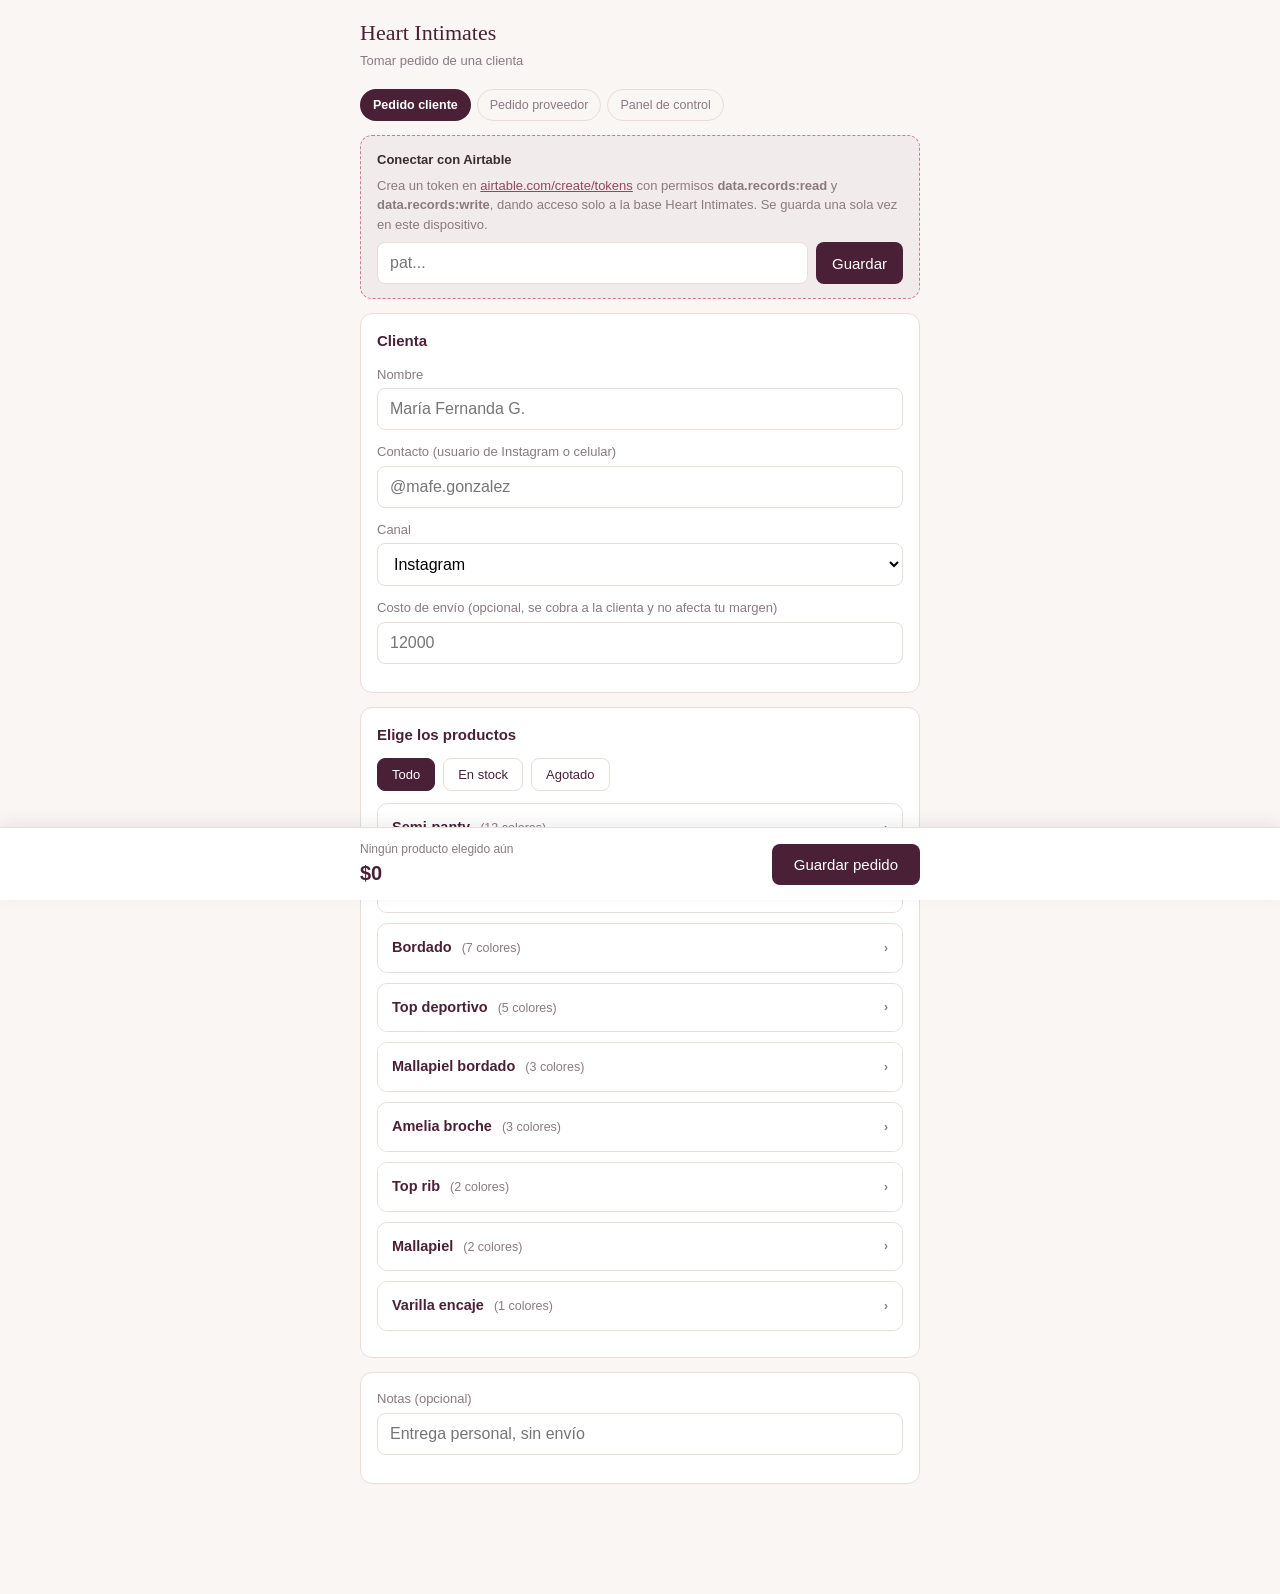
==== index.html @ f3eb15fe "Add files via upload" ====
<!DOCTYPE html>
<html lang="es">
<head>
<meta charset="UTF-8">
<meta name="viewport" content="width=device-width, initial-scale=1">
<title>Heart Intimates — Tomar pedido</title>
<style>
  :root{
    --bg:#FAF6F4; --card:#FFF; --line:#E8DDD9; --plum:#4A2036;
    --rose:#C97C8C; --rose-dk:#8C4A5C; --txt:#3A2C32; --mut:#8A7A80;
    --ok:#4F7A5A; --okbg:#E4EFE6; --err:#B5504A; --errbg:#F7E4E2;
  }
  *{box-sizing:border-box}
  body{font-family:-apple-system,"Segoe UI",Roboto,sans-serif;background:var(--bg);
       color:var(--txt);margin:0;padding:16px 16px 96px;line-height:1.5;font-size:16px}
  .wrap{max-width:560px;margin:0 auto}
  h1{font-family:Georgia,serif;color:var(--plum);font-size:22px;margin:0 0 2px;font-weight:400}
  .sub{color:var(--mut);font-size:13px;margin:0 0 18px}
  .card{background:var(--card);border:1px solid var(--line);border-radius:12px;
        padding:16px;margin-bottom:14px}
  label{font-size:13px;color:var(--mut);display:block;margin-bottom:4px}
  input,select{width:100%;padding:11px 12px;border:1px solid var(--line);
               border-radius:8px;font-size:16px;background:#fff;margin-bottom:12px}
  input:focus,select:focus{outline:none;border-color:var(--rose)}
  button{background:var(--plum);color:#fff;border:none;padding:13px 18px;
         border-radius:8px;font-size:15px;cursor:pointer;width:100%}
  button:hover{background:var(--rose-dk)}
  button:disabled{background:#C4B8BC;cursor:not-allowed}
  button.alt{background:transparent;color:var(--plum);border:1px solid var(--line)}
  button.alt:hover{background:#F7EDEF}
  button.alt.on{background:var(--plum);color:#fff;border-color:var(--plum)}
  .filtros{display:flex;gap:8px;margin-bottom:12px}
  .filtros button{width:auto;padding:8px 14px;font-size:13px}
  .stock-badge{font-size:11px;padding:2px 7px;border-radius:20px;font-weight:600;white-space:nowrap}
  .stock-badge.ok{background:#E4EFE6;color:#4F7A5A}
  .stock-badge.bajo{background:#FBEFD6;color:#8A5A0E}
  .stock-badge.agotado{background:#F7E4E2;color:#B5504A}
  .precio-edit{width:78px;flex-shrink:0;padding:7px 6px;text-align:right;
               font-size:13.5px;font-weight:600;color:var(--plum);
               border:1px solid var(--line);border-radius:6px;margin:0}
  .precio-edit.editado{border-color:var(--rose);background:#FBF3F0}
  .info{display:flex;align-items:center;gap:8px;flex-wrap:wrap}
  h2{font-size:15px;font-weight:600;color:var(--plum);margin:0 0 12px}

  .msg{padding:12px;border-radius:8px;font-size:14px;margin-bottom:12px;display:none}
  .msg.ok{background:var(--okbg);color:var(--ok);display:block}
  .msg.err{background:var(--errbg);color:var(--err);display:block}

  .config{background:#F1EBEC;border:1px dashed var(--rose);border-radius:12px;
          padding:14px 16px;margin-bottom:14px;font-size:13px;color:var(--txt)}
  .config a{color:var(--rose-dk)}
  .config-row{display:flex;gap:8px;margin-top:8px}
  .config-row input{margin-bottom:0}
  .config-row button{width:auto;padding:11px 16px}
  .badge-ok{display:inline-block;background:var(--okbg);color:var(--ok);
            font-size:12px;padding:3px 9px;border-radius:20px;margin-left:6px}

  /* Secciones colapsables por tipo de producto */
  .set{border:1px solid var(--line);border-radius:10px;margin-bottom:10px;overflow:hidden}
  .set summary{list-style:none;cursor:pointer;padding:13px 14px;
               display:flex;justify-content:space-between;align-items:center;
               font-weight:600;color:var(--plum);font-size:14.5px;background:#fff}
  .set summary::-webkit-details-marker{display:none}
  .set summary .chev{transition:transform .15s;color:var(--mut);font-size:12px}
  .set[open] summary .chev{transform:rotate(90deg)}
  .set summary .count{font-weight:400;color:var(--mut);font-size:12.5px;margin-left:6px}
  .filas{padding:4px 12px 10px;background:#FEFCFB}

  .fila{display:grid;grid-template-columns:52px 1fr 68px;gap:10px;
        align-items:center;padding:9px 0;border-top:1px solid var(--line)}
  .fila:first-child{border-top:none}
  .fila.activa{background:#FBF3F0;margin:0 -12px;padding:9px 12px;border-radius:8px}
  .thumb{width:52px;height:68px;object-fit:cover;border-radius:6px;
         border:1px solid var(--line);background:#F1EBEC;cursor:zoom-in;display:block}
  .thumb-off{width:52px;height:68px;border-radius:6px;border:1px dashed var(--line);
             background:#F7F1F2;display:flex;align-items:center;justify-content:center;
             font-size:9px;color:var(--mut);text-align:center;padding:2px}
  .info b{display:block;font-size:14px;color:var(--txt);font-weight:500}
  .info span{font-size:13px;color:var(--rose-dk);font-weight:600}
  .cant{width:100%;padding:8px 6px;text-align:center;font-size:15px;
        border:1px solid var(--line);border-radius:6px;margin-bottom:0}
  .cant.con-valor{border-color:var(--rose);background:#FBF3F0;font-weight:600}

  .lupa{position:fixed;inset:0;background:rgba(58,44,50,.88);display:none;
        align-items:center;justify-content:center;z-index:99;padding:16px}
  .lupa img{max-width:100%;max-height:86vh;border-radius:10px}

  /* Barra de total fija abajo, siempre visible mientras se navega el catalogo */
  .barra{position:fixed;left:0;right:0;bottom:0;background:#fff;
         border-top:1px solid var(--line);padding:12px 16px;
         box-shadow:0 -4px 14px rgba(58,44,50,.08);z-index:50}
  .barra-inner{max-width:560px;margin:0 auto;display:flex;align-items:center;gap:12px}
  .barra-tot{flex:1}
  .barra-tot small{display:block;color:var(--mut);font-size:12px}
  .barra-tot b{font-size:20px;color:var(--plum)}
  .barra button{width:auto;padding:12px 22px;white-space:nowrap}
  .nav{display:flex;gap:6px;margin-bottom:14px;flex-wrap:wrap}
  .nav a{font-size:12.5px;padding:6px 12px;border-radius:20px;text-decoration:none;
         border:1px solid var(--line);color:var(--mut)}
  .nav a.activo{background:var(--dark,var(--plum));color:#fff;border-color:transparent;font-weight:600}
</style>
</head>
<body>
<div class="wrap">

<h1>Heart Intimates</h1>
<p class="sub">Tomar pedido de una clienta</p>
<div class="nav"><a href="index.html" class="activo">Pedido cliente</a><a href="pedido-proveedor.html">Pedido proveedor</a><a href="dashboard.html">Panel de control</a></div>

<div id="msg" class="msg"></div>

<!-- Conexion con Airtable: se guarda una sola vez en este celular/computador -->
<div id="config" class="config">
  <b>Conectar con Airtable</b> <span id="badge-conexion"></span>
  <p style="margin:6px 0 0;color:var(--mut)">
    Crea un token en
    <a href="https://airtable.com/create/tokens" target="_blank">airtable.com/create/tokens</a>
    con permisos <b>data.records:read</b> y <b>data.records:write</b>,
    dando acceso solo a la base Heart Intimates. Se guarda una sola vez en este dispositivo.
  </p>
  <div class="config-row">
    <input id="token" type="password" placeholder="pat...">
    <button onclick="guardarToken()">Guardar</button>
  </div>
</div>

<!-- Datos de la clienta -->
<div class="card">
  <h2>Clienta</h2>
  <label>Nombre</label>
  <input id="cliente" placeholder="María Fernanda G.">
  <label>Contacto (usuario de Instagram o celular)</label>
  <input id="contacto" placeholder="@mafe.gonzalez">
  <label>Canal</label>
  <select id="canal">
    <option>Instagram</option>
    <option>WhatsApp</option>
    <option>Mercado Libre</option>
    <option>Otro</option>
  </select>
  <label>Costo de envío (opcional, se cobra a la clienta y no afecta tu margen)</label>
  <input id="envio" type="number" placeholder="12000">
</div>

<!-- Catalogo agrupado por tipo de producto, cada uno colapsable -->
<div class="card">
  <h2>Elige los productos</h2>
  <div class="filtros">
    <button class="alt on" id="f-todo" onclick="filtrarStock('todo')">Todo</button>
    <button class="alt" id="f-stock" onclick="filtrarStock('stock')">En stock</button>
    <button class="alt" id="f-agotado" onclick="filtrarStock('agotado')">Agotado</button>
  </div>
  <div id="sets"></div>
</div>

<div class="card">
  <label>Notas (opcional)</label>
  <input id="notas" placeholder="Entrega personal, sin envío">
</div>

</div>

<!-- Barra fija con el total y el boton de guardar, siempre visible -->
<div class="barra">
  <div class="barra-inner">
    <div class="barra-tot">
      <small id="resumen-cant">0 productos</small>
      <b id="total">$0</b>
    </div>
    <button id="guardar" onclick="guardar()">Guardar pedido</button>
  </div>
</div>

<div id="lupa" class="lupa" onclick="this.style.display='none'">
  <img src="" alt="Foto del conjunto">
</div>

<script>
const CAT = [
  {id:"recCw44CmqoEER7BQ", t:"Semi-panty · Negro", p:26000, img:"[data-uri]"},
  {id:"reczbfrQMexacQ9yi", t:"Semi-panty · Negro encaje", p:26000, img:"[data-uri]"},
  {id:"recLMOJQU6Spnw2Yi", t:"Semi-panty · Rojo", p:26000, img:"[data-uri]"},
  {id:"recZYtMCHWE0w0hYp", t:"Semi-panty · Blanco", p:26000, img:"[data-uri]"},
  {id:"rec0oOBrWMAWW4f5k", t:"Semi-panty · Crema", p:26000, img:"[data-uri]"},
  {id:"reccR7vCIMesZYl9O", t:"Semi-panty · Rosa", p:26000, img:"[data-uri]"},
  {id:"recUP6pVzjZb3RSbc", t:"Semi-panty · Palo rosa", p:26000, img:"[data-uri]"},
  {id:"recm6nJQdxkoiVnRY", t:"Semi-panty · Rosa orquídea", p:26000, img:"[data-uri]"},
  {id:"recqjOXrFxBKHnANx", t:"Semi-panty · Lila", p:26000, img:"[data-uri]"},
  {id:"rec2fl5kVbaL7UYI9", t:"Semi-panty · Morado", p:26000, img:"[data-uri]"},
  {id:"recgs7fyFQupqy2b0", t:"Semi-panty · Azul claro", p:26000, img:"[data-uri]"},
  {id:"rec12EX5I13AsYXVL", t:"Semi-panty · Amarillo", p:26000, img:"[data-uri]"},
  {id:"recRSVfzfwU9xSsyf", t:"Semi-panty · Verde esmeralda", p:26000, img:"[data-uri]"},

  {id:"recrU1ItUjUxMDQgm", t:"Panty-hebilla · Negro", p:26000, img:"[data-uri]"},
  {id:"recz8A7dv4ileQT0h", t:"Panty-hebilla · Rojo", p:26000, img:"[data-uri]"},
  {id:"recfH0HpyLfTMGKBh", t:"Panty-hebilla · Vino tinto", p:26000, img:"[data-uri]"},
  {id:"recLcFsc8WvJm2vV1", t:"Panty-hebilla · Blanco", p:26000, img:"[data-uri]"},
  {id:"recTPypnNJPklk8gx", t:"Panty-hebilla · Crema", p:26000, img:"[data-uri]"},
  {id:"recP43aMGlXcZtHQb", t:"Panty-hebilla · Hueso", p:26000, img:"[data-uri]"},
  {id:"recZKgN3ohUziE9C5", t:"Panty-hebilla · Rosa", p:26000, img:"[data-uri]"},
  {id:"rec6PbxoKmQNAgpWt", t:"Panty-hebilla · Lila", p:26000, img:"[data-uri]"},

  {id:"recdrFhoBy9EU7ptv", t:"Bordado · Negro", p:30000, img:"[data-uri]"},
  {id:"recQkxlluX5ReHZxo", t:"Bordado · Rojo", p:30000, img:"[data-uri]"},
  {id:"rec7TujHwgVZRqrvN", t:"Bordado · Carmesí", p:30000, img:"[data-uri]"},
  {id:"rec9GNnwi43dPMov2", t:"Bordado · Verde", p:30000, img:"[data-uri]"},
  {id:"rechxFe2gUZTHcgYw", t:"Bordado · Celeste", p:30000, img:"[data-uri]"},
  {id:"recn97uMdMzCKWqaW", t:"Bordado · Rosa", p:30000, img:"[data-uri]"},
  {id:"recipJtw6rFwKkQxU", t:"Bordado · Blanco y rosa", p:30000, img:"[data-uri]"},

  {id:"recM3CTENOUoApPly", t:"Top deportivo · Negro", p:32000, img:"[data-uri]"},
  {id:"recAdUC19FMSJYW8k", t:"Top deportivo · Azul claro", p:32000, img:"[data-uri]"},
  {id:"recDYdQjT8TnWyPPm", t:"Top deportivo · Verde claro", p:32000, img:"[data-uri]"},
  {id:"recKst9dPWgMpDvfr", t:"Top deportivo · Blanco", p:32000, img:"[data-uri]"},
  {id:"recpAbtBMREdIlKzs", t:"Top deportivo · Gris", p:32000, img:"[data-uri]"},

  {id:"recX1EqVnP025SUv8", t:"Mallapiel bordado · Negro", p:28000, img:"[data-uri]"},
  {id:"recIGyF4W0c8tEEx4", t:"Mallapiel bordado · Rojo", p:28000, img:"[data-uri]"},
  {id:"rec1DSXm7RoYTMwua", t:"Mallapiel bordado · Rosa", p:28000, img:"[data-uri]"},

  {id:"reciF1si03ErApZ43", t:"Amelia broche · Negro", p:26000, img:"[data-uri]"},
  {id:"recC4GKM860tAdKTE", t:"Amelia broche · Blanco", p:26000, img:"[data-uri]"},
  {id:"recfUdkF4XNq4KB5k", t:"Amelia broche · Hueso", p:26000, img:"[data-uri]"},

  {id:"recKKTp8KfJsD4ns1", t:"Top rib · Rojo", p:30000, img:"[data-uri]"},
  {id:"recdciTc1taBdBoqw", t:"Top rib · Azul cielo", p:30000, img:"[data-uri]"},

  {id:"recrf2nfGOdfMnoSA", t:"Mallapiel · Negro", p:28000, img:"[data-uri]"},
  {id:"recIBZWlVUcF5ZiVA", t:"Mallapiel · Rojo", p:28000, img:"[data-uri]"},

  {id:"recKXcxU3voJO2Kij", t:"Varilla encaje · Rosa", p:32000, img:"[data-uri]"}
];
/*
  CONEXION DIRECTA CON AIRTABLE
  Esta app no depende de Claude para guardar. Habla directo con la API
  de Airtable usando un token personal que cada quien crea gratis en su
  cuenta y guarda una sola vez en su celular o computador (queda en este
  dispositivo, en localStorage, nunca se envia a ningun otro lado).
*/
const BASE_ID = "appBVPFSRXvHnoS96";
const TABLA_PEDIDOS = "tblZyQ9HNNQIRsimF";
const TABLA_DETALLE = "tblOrV8Cva3DDxb09";

function getToken(){ return localStorage.getItem('airtable_token') || ''; }

function guardarToken(){
  const t = document.getElementById('token').value.trim();
  if(!t.startsWith('pat')){ aviso('El token debe empezar con "pat".','err'); return; }
  localStorage.setItem('airtable_token', t);
  document.getElementById('token').value = '';
  actualizarBadge();
  aviso('Token guardado en este dispositivo.','ok');
  cargarStock();
}

function actualizarBadge(){
  const b = document.getElementById('badge-conexion');
  const cfg = document.getElementById('config');
  if(getToken()){
    b.textContent = 'Conectado';
    b.className = 'badge-ok';
    cfg.style.display = 'none';
  } else {
    b.textContent = '';
    cfg.style.display = 'block';
  }
}

async function airtable(metodo, tabla, cuerpo, query){
  const url = `https://api.airtable.com/v0/${BASE_ID}/${tabla}${query||''}`;
  const r = await fetch(url, {
    method: metodo,
    headers: {
      'Authorization': 'Bearer ' + getToken(),
      'Content-Type': 'application/json'
    },
    body: cuerpo ? JSON.stringify(cuerpo) : undefined
  });
  if(!r.ok){
    const err = await r.json().catch(()=>({}));
    throw new Error(err.error?.message || ('Error ' + r.status));
  }
  return r.json();
}

async function siguienteNumeroPedido(){
  const q = '?maxRecords=1&sort%5B0%5D%5Bfield%5D=Numero%20de%20pedido&sort%5B0%5D%5Bdirection%5D=desc';
  const data = await airtable('GET', TABLA_PEDIDOS, null, q);
  const ultimo = data.records[0]?.fields?.['Numero de pedido'];
  const n = ultimo ? parseInt(ultimo.split('-').pop()) + 1 : 1;
  return 'V-2026-' + String(n).padStart(3,'0');
}

function aviso(txt, tipo){
  const m = document.getElementById('msg');
  m.textContent = txt;
  m.className = 'msg ' + tipo;
  window.scrollTo(0,0);
}

/*
  CATALOGO COLAPSABLE POR TIPO
  Se agrupa el arreglo CAT (que ya trae id, titulo "Tipo · Color", precio
  y foto incrustada) segun la parte antes del "·". Cada grupo se muestra
  como una seccion <details> que abre y cierra al tocarla.
*/
function agruparPorTipo(){
  const grupos = {};
  CAT.forEach(v => {
    const [tipo, color] = v.t.split('·').map(s => s.trim());
    (grupos[tipo] ||= []).push({ ...v, color });
  });
  return grupos;
}

/*
  STOCK EN VIVO
  Se lee de Airtable para mostrar disponibilidad junto a cada producto,
  y para poder filtrar entre lo que hay y lo que esta agotado.
*/
const TABLA_VARIANTES = "tblmmlhQOKmrLh44m";
let STOCK = {};
let filtroStock = 'todo';

async function cargarStock(){
  if(!getToken()) return;
  try{
    let registros = [], offset = '';
    do {
      const q = '?pageSize=100&fields%5B%5D=Stock%20disponible&fields%5B%5D=Alerta%20stock%20bajo' +
        (offset ? '&offset=' + offset : '');
      const data = await airtable('GET', TABLA_VARIANTES, null, q);
      registros = registros.concat(data.records);
      offset = data.offset || '';
    } while(offset);
    STOCK = {};
    registros.forEach(r => {
      STOCK[r.id] = {
        disponible: r.fields['Stock disponible'] ?? 0,
        alerta: r.fields['Alerta stock bajo'] ?? 0
      };
    });
    renderCatalogo();
  } catch(e){
    aviso('No se pudo leer el stock: ' + e.message, 'err');
  }
}

function filtrarStock(f){
  filtroStock = f;
  ['todo','stock','agotado'].forEach(x =>
    document.getElementById('f-'+x).classList.toggle('on', x===f));
  renderCatalogo();
}

function renderCatalogo(){
  const grupos = agruparPorTipo();
  const cont = document.getElementById('sets');
  const abiertos = new Set([...document.querySelectorAll('.set[open]')].map(d => d.dataset.tipo));
  cont.innerHTML = '';

  Object.entries(grupos).forEach(([tipo, variantesTodas]) => {
    // Aplica el filtro de disponibilidad, si esta activo
    const variantes = variantesTodas.filter(v => {
      if(filtroStock === 'todo') return true;
      const s = STOCK[v.id];
      const disponible = s ? s.disponible > 0 : true; // sin datos = se asume disponible
      return filtroStock === 'stock' ? disponible : !disponible;
    });
    if(!variantes.length) return;

    const det = document.createElement('details');
    det.className = 'set';
    det.dataset.tipo = tipo;
    if(abiertos.has(tipo)) det.open = true;

    const sum = document.createElement('summary');
    sum.innerHTML = `<span>${tipo} <span class="count">(${variantes.length} colores)</span></span><span class="chev">›</span>`;
    det.appendChild(sum);

    const filas = document.createElement('div');
    filas.className = 'filas';

    variantes.forEach(v => {
      const s = STOCK[v.id];
      let badge = '';
      if(s){
        const clase = s.disponible <= 0 ? 'agotado' : (s.disponible <= s.alerta ? 'bajo' : 'ok');
        const texto = s.disponible <= 0 ? 'Agotado' : `${s.disponible} disp.`;
        badge = `<span class="stock-badge ${clase}">${texto}</span>`;
      }
      const fila = document.createElement('div');
      fila.className = 'fila';
      fila.dataset.id = v.id;
      fila.dataset.precioSugerido = v.p;
      fila.innerHTML =
        `<img class="thumb" src="${v.img}" alt="" onclick="event.stopPropagation();ampliar('${v.img}')" onerror="this.outerHTML='<div class=&quot;thumb-off&quot;>sin foto</div>'">` +
        `<div class="info"><b>${v.color}</b>` +
        `<input class="precio-edit" type="number" min="0" value="${v.p}" title="Precio sugerido: $${v.p.toLocaleString('es-CO')}. Editable para descuentos o campañas." onchange="marcarPrecioEditado(this);recalcular()">` +
        badge + `</div>` +
        `<input class="cant" type="number" min="0" placeholder="0" value="" onchange="recalcular()">`;
      filas.appendChild(fila);
    });

    det.appendChild(filas);
    cont.appendChild(det);
  });

  if(!cont.children.length){
    cont.innerHTML = '<p style="color:var(--text-muted,#8A7A80);font-size:14px;text-align:center;padding:20px">Nada que mostrar con este filtro.</p>';
  }
}

function ampliar(src){
  const l = document.getElementById('lupa');
  l.querySelector('img').src = src;
  l.style.display = 'flex';
}

// Resalta en rosado el precio cuando difiere del sugerido, para que quede claro que hubo descuento o ajuste
function marcarPrecioEditado(input){
  const fila = input.closest('.fila');
  const sugerido = parseInt(fila.dataset.precioSugerido);
  input.classList.toggle('editado', parseInt(input.value) !== sugerido);
}

// Recalcula el total general y resalta las filas que ya tienen cantidad
function recalcular(){
  let total = 0, items = 0;
  document.querySelectorAll('.fila').forEach(f => {
    const input = f.querySelector('.cant');
    const c = parseInt(input.value) || 0;
    const p = parseInt(f.querySelector('.precio-edit').value) || 0;
    if(c > 0){
      total += c * p;
      items += c;
      f.classList.add('activa');
      input.classList.add('con-valor');
    } else {
      f.classList.remove('activa');
      input.classList.remove('con-valor');
    }
  });
  const envio = parseInt(document.getElementById('envio').value) || 0;
  document.getElementById('total').textContent = '$' + (total + envio).toLocaleString('es-CO');
  document.getElementById('resumen-cant').textContent =
    items === 0 ? 'Ningún producto elegido aún' : `${items} producto${items===1?'':'s'} elegido${items===1?'':'s'}`;
}

// Crea el pedido y todas sus lineas directo en Airtable
async function guardar(){
  if(!getToken()){ aviso('Conecta tu token de Airtable arriba antes de guardar.','err'); return; }

  const cliente = document.getElementById('cliente').value.trim();
  if(!cliente){ aviso('Escribe el nombre de la clienta.','err'); return; }

  const items = [];
  document.querySelectorAll('.fila').forEach(f => {
    const c = parseInt(f.querySelector('.cant').value) || 0;
    if(c > 0){
      const nombre = f.querySelector('.info b').textContent;
      const precio = parseInt(f.querySelector('.precio-edit').value) || 0;
      items.push({ varianteId: f.dataset.id, nombre, cantidad: c, precio });
    }
  });
  if(!items.length){ aviso('Elige al menos un producto.','err'); return; }

  const btn = document.getElementById('guardar');
  btn.disabled = true;
  btn.textContent = 'Guardando...';

  try{
    const numero = await siguienteNumeroPedido();

    const pedido = await airtable('POST', TABLA_PEDIDOS, {
      records: [{ fields: {
        'Numero de pedido': numero,
        'Cliente': cliente,
        'Contacto': document.getElementById('contacto').value.trim(),
        'Canal': document.getElementById('canal').value,
        'Estado': 'Nuevo',
        'Fecha': new Date().toISOString().slice(0,10),
        'Costo de envio': parseInt(document.getElementById('envio').value) || 0,
        'Notas': document.getElementById('notas').value.trim()
      }}]
    });
    const pedidoId = pedido.records[0].id;

    await airtable('POST', TABLA_DETALLE, {
      records: items.map((it, i) => ({ fields: {
        'Linea': `${numero}-L${i+1} ${it.nombre}`,
        'Cantidad': it.cantidad,
        'Precio unitario': it.precio,
        'Pedido': [pedidoId],
        'Variante': [it.varianteId]
      }}))
    });

    aviso('Pedido ' + numero + ' guardado en Airtable.', 'ok');
    ['cliente','contacto','envio','notas'].forEach(i=>document.getElementById(i).value='');
    document.querySelectorAll('.cant').forEach(i=>i.value='');
    document.querySelectorAll('.set').forEach(d=>d.open=false);
    recalcular();

  } catch(e){
    aviso('No se pudo guardar: ' + e.message, 'err');
  }

  btn.disabled = false;
  btn.textContent = 'Guardar pedido';
}

document.getElementById('envio').addEventListener('input', recalcular);
actualizarBadge();
renderCatalogo();
recalcular();
if(getToken()) cargarStock();
</script>
</body>
</html>
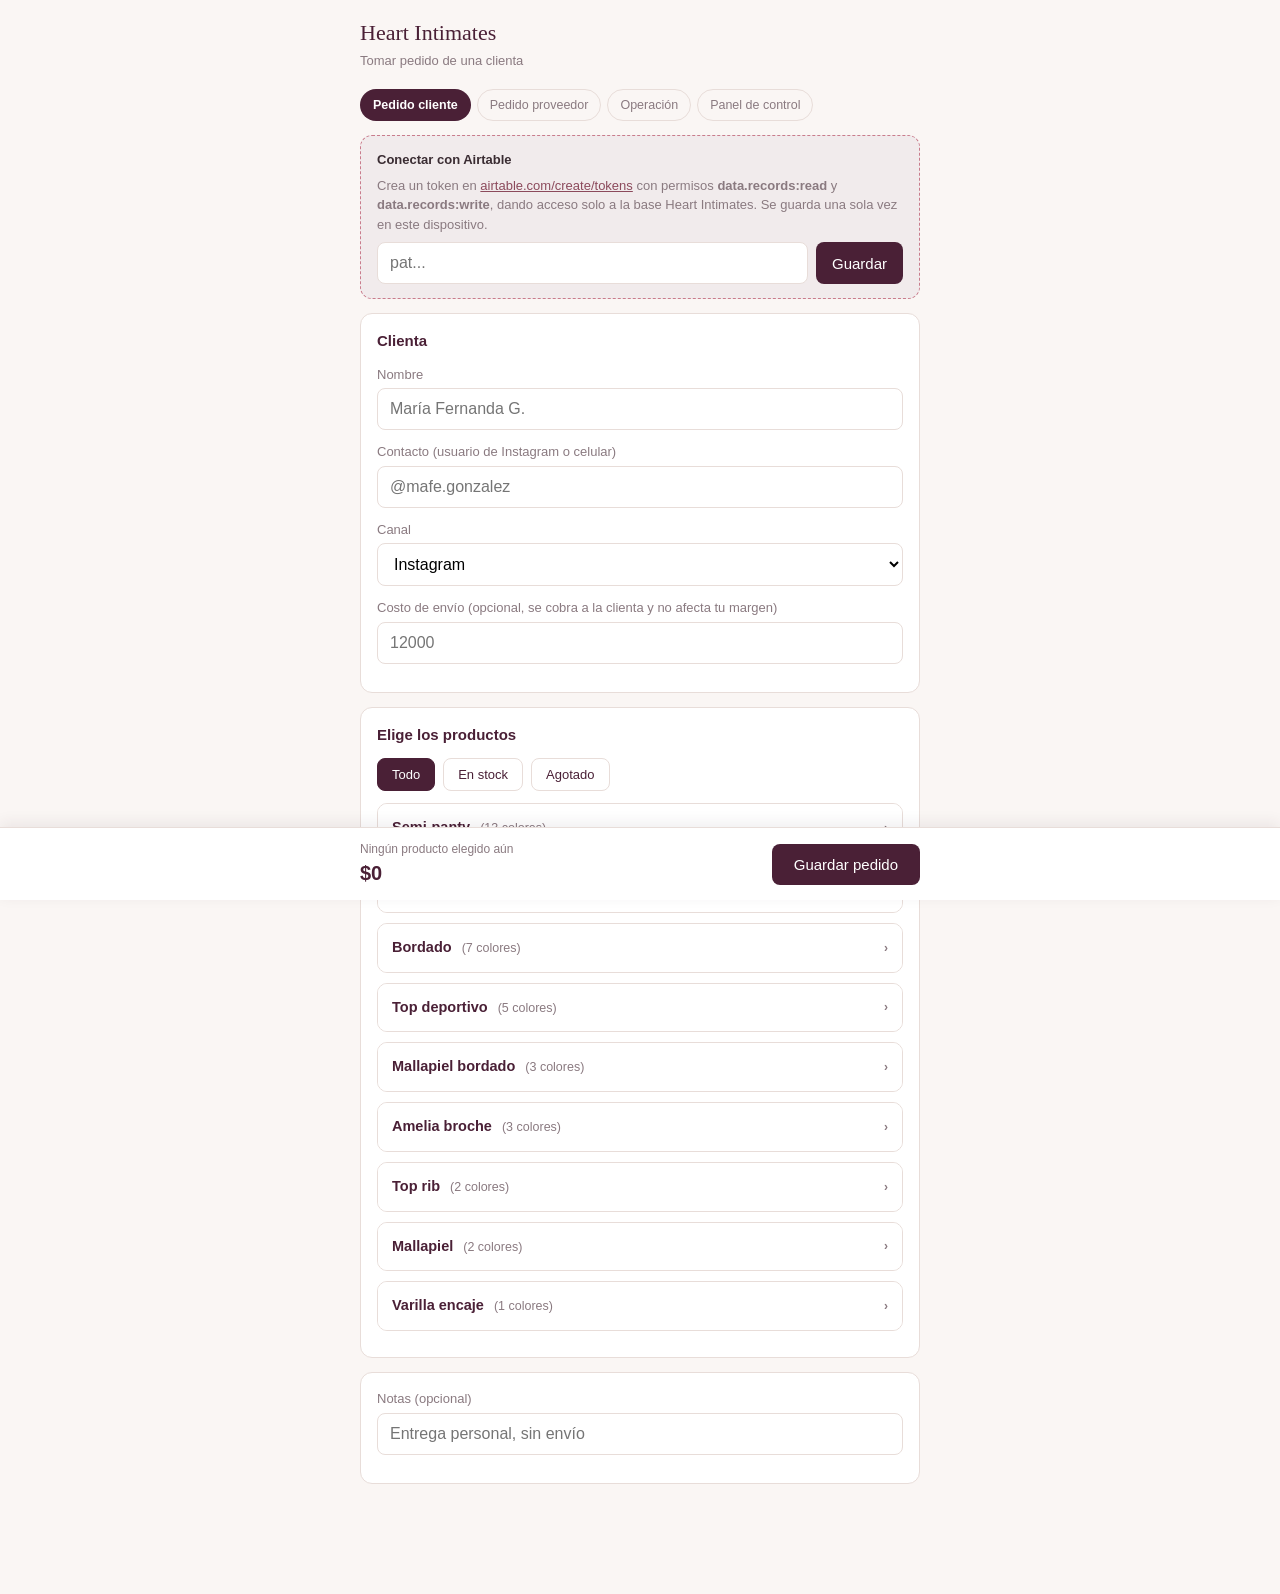
==== commit 2d0a149a: "Add files via upload" ====
--- a/index.html
+++ b/index.html
@@ -105,7 +105,8 @@
 
 <h1>Heart Intimates</h1>
 <p class="sub">Tomar pedido de una clienta</p>
-<div class="nav"><a href="index.html" class="activo">Pedido cliente</a><a href="pedido-proveedor.html">Pedido proveedor</a><a href="dashboard.html">Panel de control</a></div>
+<div class="nav"><a href="index.html" class="activo">Pedido cliente</a><a href="pedido-proveedor.html">Pedido proveedor</a><a href="operacion.html">Operación</a>
+  <a href="dashboard.html">Panel de control</a></div>
 
 <div id="msg" class="msg"></div>
 
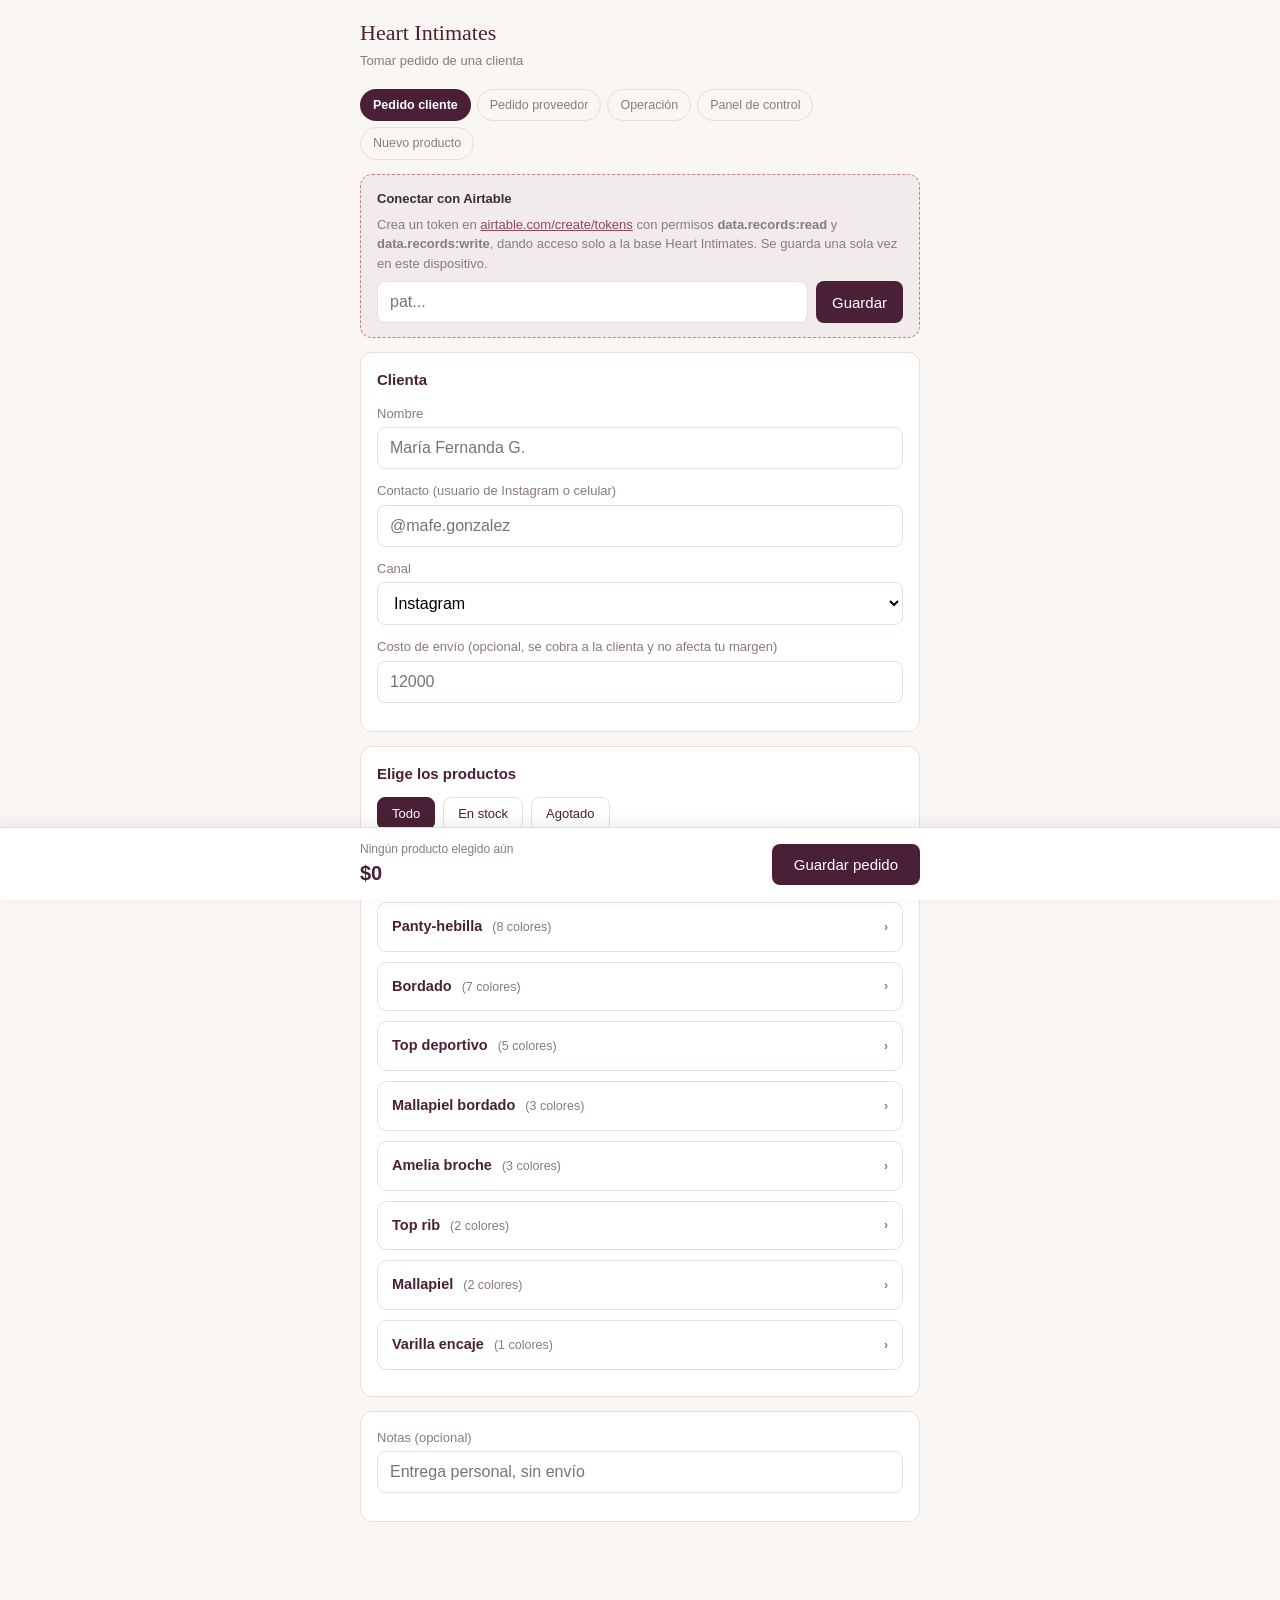
==== commit 8b032895: "Add files via upload" ====
--- a/index.html
+++ b/index.html
@@ -106,7 +106,8 @@
 <h1>Heart Intimates</h1>
 <p class="sub">Tomar pedido de una clienta</p>
 <div class="nav"><a href="index.html" class="activo">Pedido cliente</a><a href="pedido-proveedor.html">Pedido proveedor</a><a href="operacion.html">Operación</a>
-  <a href="dashboard.html">Panel de control</a></div>
+  <a href="dashboard.html">Panel de control</a><a href="nuevo-producto.html">Nuevo producto</a>
+  </div>
 
 <div id="msg" class="msg"></div>
 
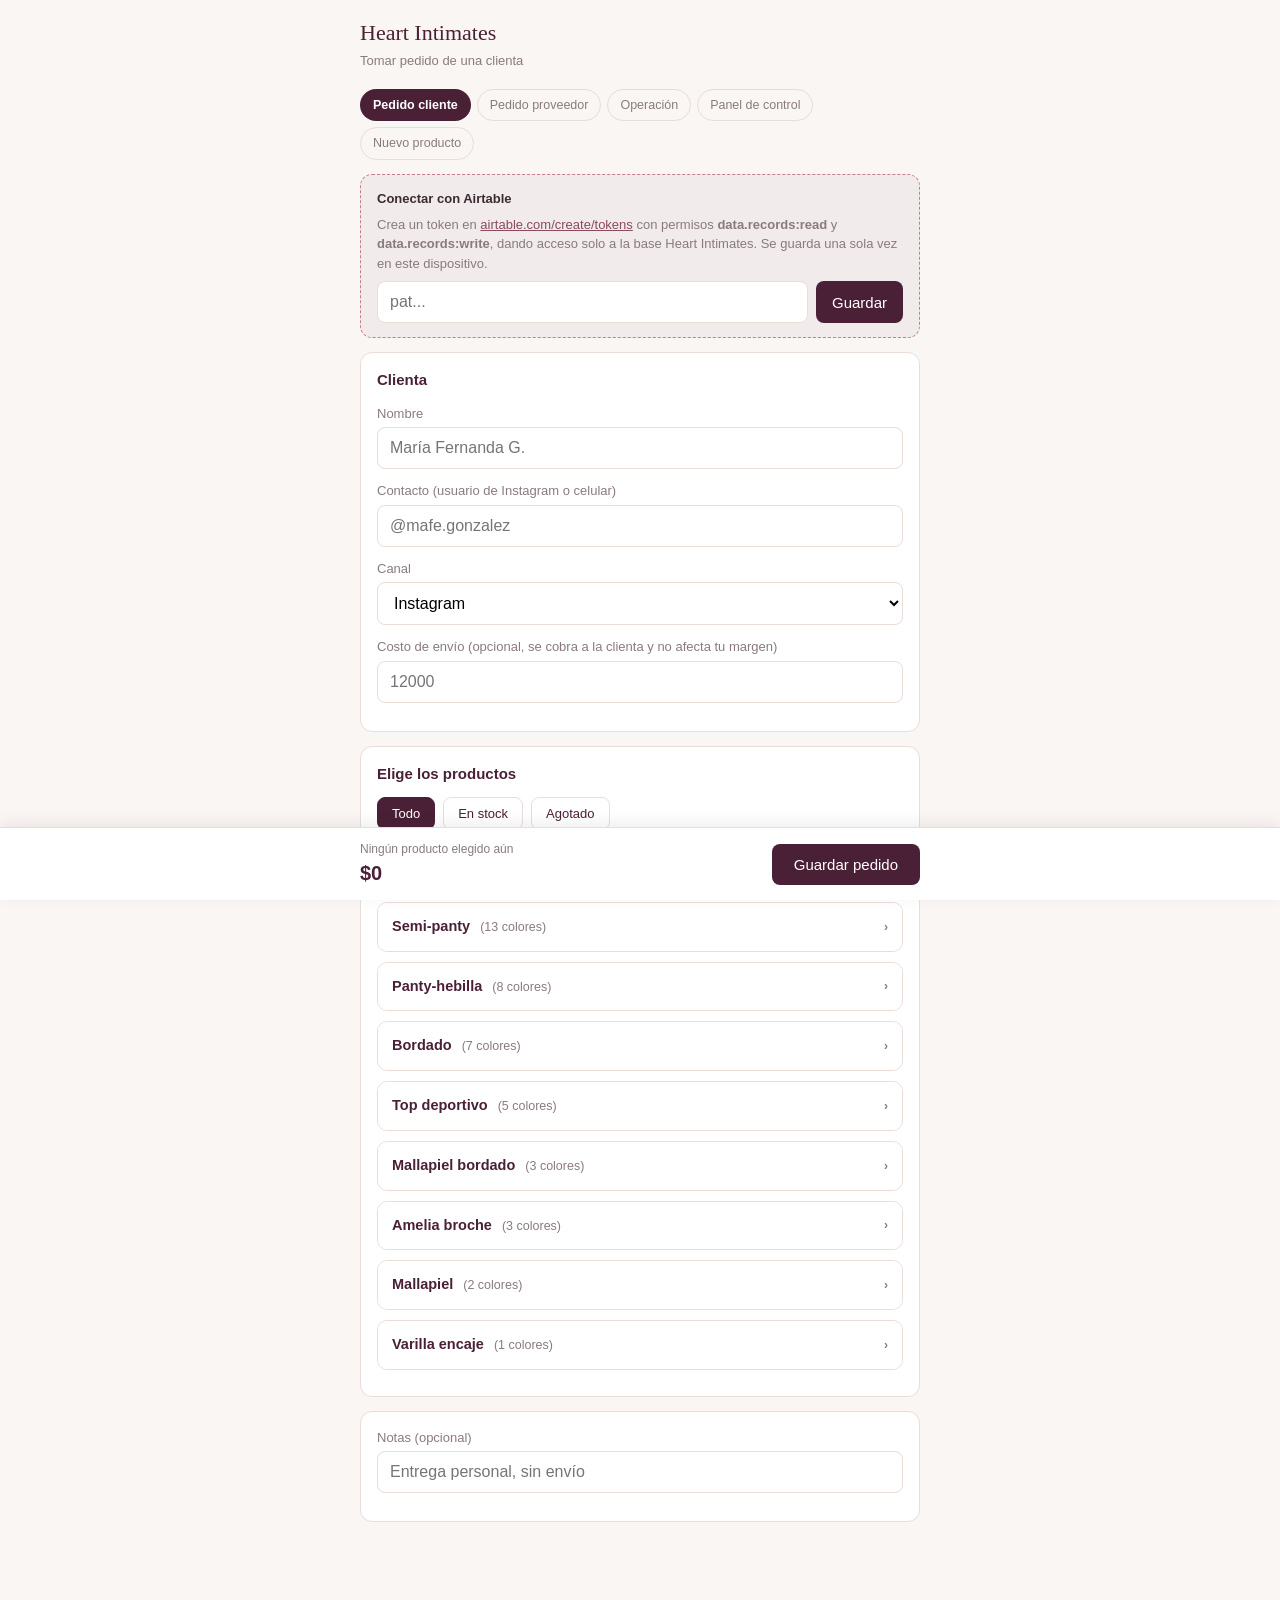
==== commit b28acd2b: "Add files via upload" ====
--- a/index.html
+++ b/index.html
@@ -179,6 +179,7 @@
 
 <script>
 const CAT = [
+  {id:"recEmAY1EdhJADC8C", t:"Top rib · Negro", p:30000, img:"[data-uri]"},
   {id:"recCw44CmqoEER7BQ", t:"Semi-panty · Negro", p:26000, img:"[data-uri]"},
   {id:"reczbfrQMexacQ9yi", t:"Semi-panty · Negro encaje", p:26000, img:"[data-uri]"},
   {id:"recLMOJQU6Spnw2Yi", t:"Semi-panty · Rojo", p:26000, img:"[data-uri]"},
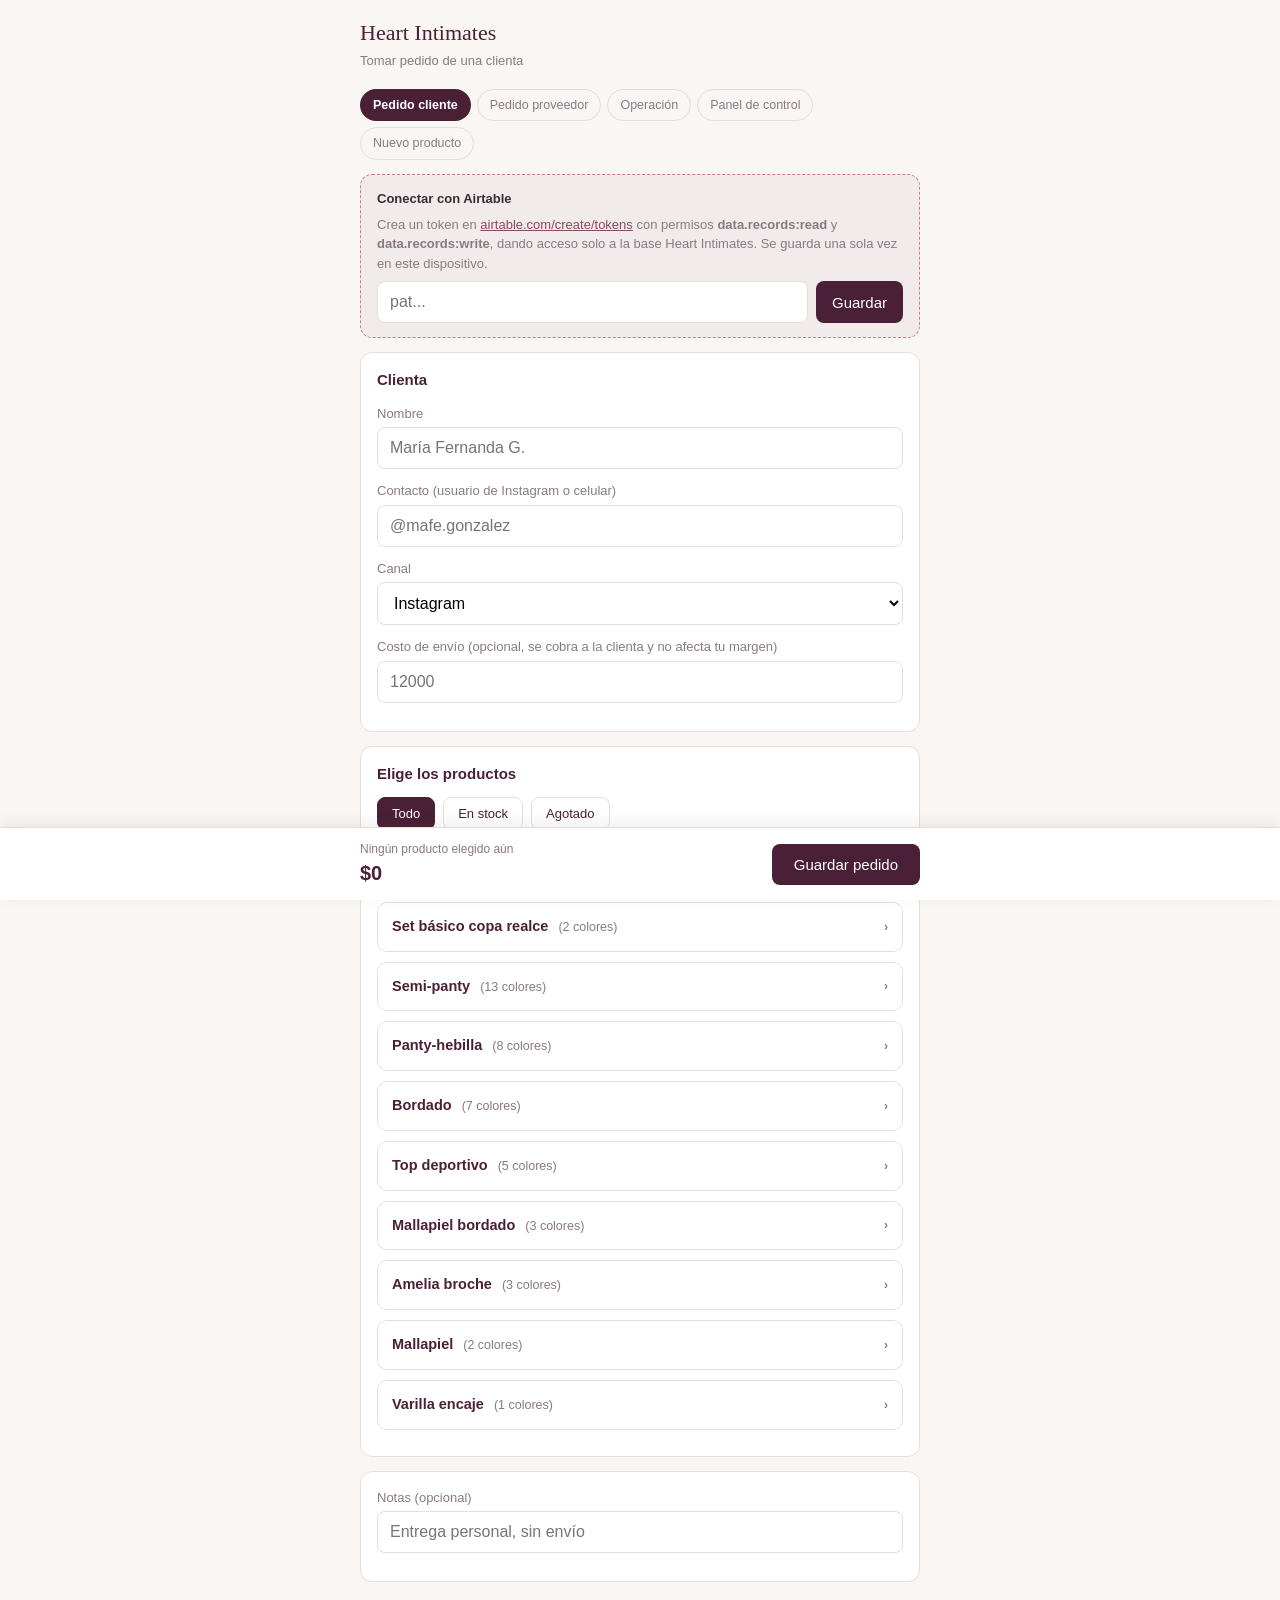
==== commit 0ddc1377: "Add files via upload" ====
--- a/index.html
+++ b/index.html
@@ -179,6 +179,10 @@
 
 <script>
 const CAT = [
+  {id:"recMsNkTc772aKBHG", t:"Top rib · Amarillo", p:35000, img:"[data-uri]"},
+  {id:"recR0gVMS4TYBH4bE", t:"Top rib · Nude", p:35000, img:"[data-uri]"},
+  {id:"recCneRokObkgTqeP", t:"Set básico copa realce · Beige", p:26000, img:"[data-uri]"},
+  {id:"recouyAO8Tc9zWelB", t:"Set básico copa realce · Negro", p:26000, img:"[data-uri]"},
   {id:"recEmAY1EdhJADC8C", t:"Top rib · Negro", p:30000, img:"[data-uri]"},
   {id:"recCw44CmqoEER7BQ", t:"Semi-panty · Negro", p:26000, img:"[data-uri]"},
   {id:"reczbfrQMexacQ9yi", t:"Semi-panty · Negro encaje", p:26000, img:"[data-uri]"},
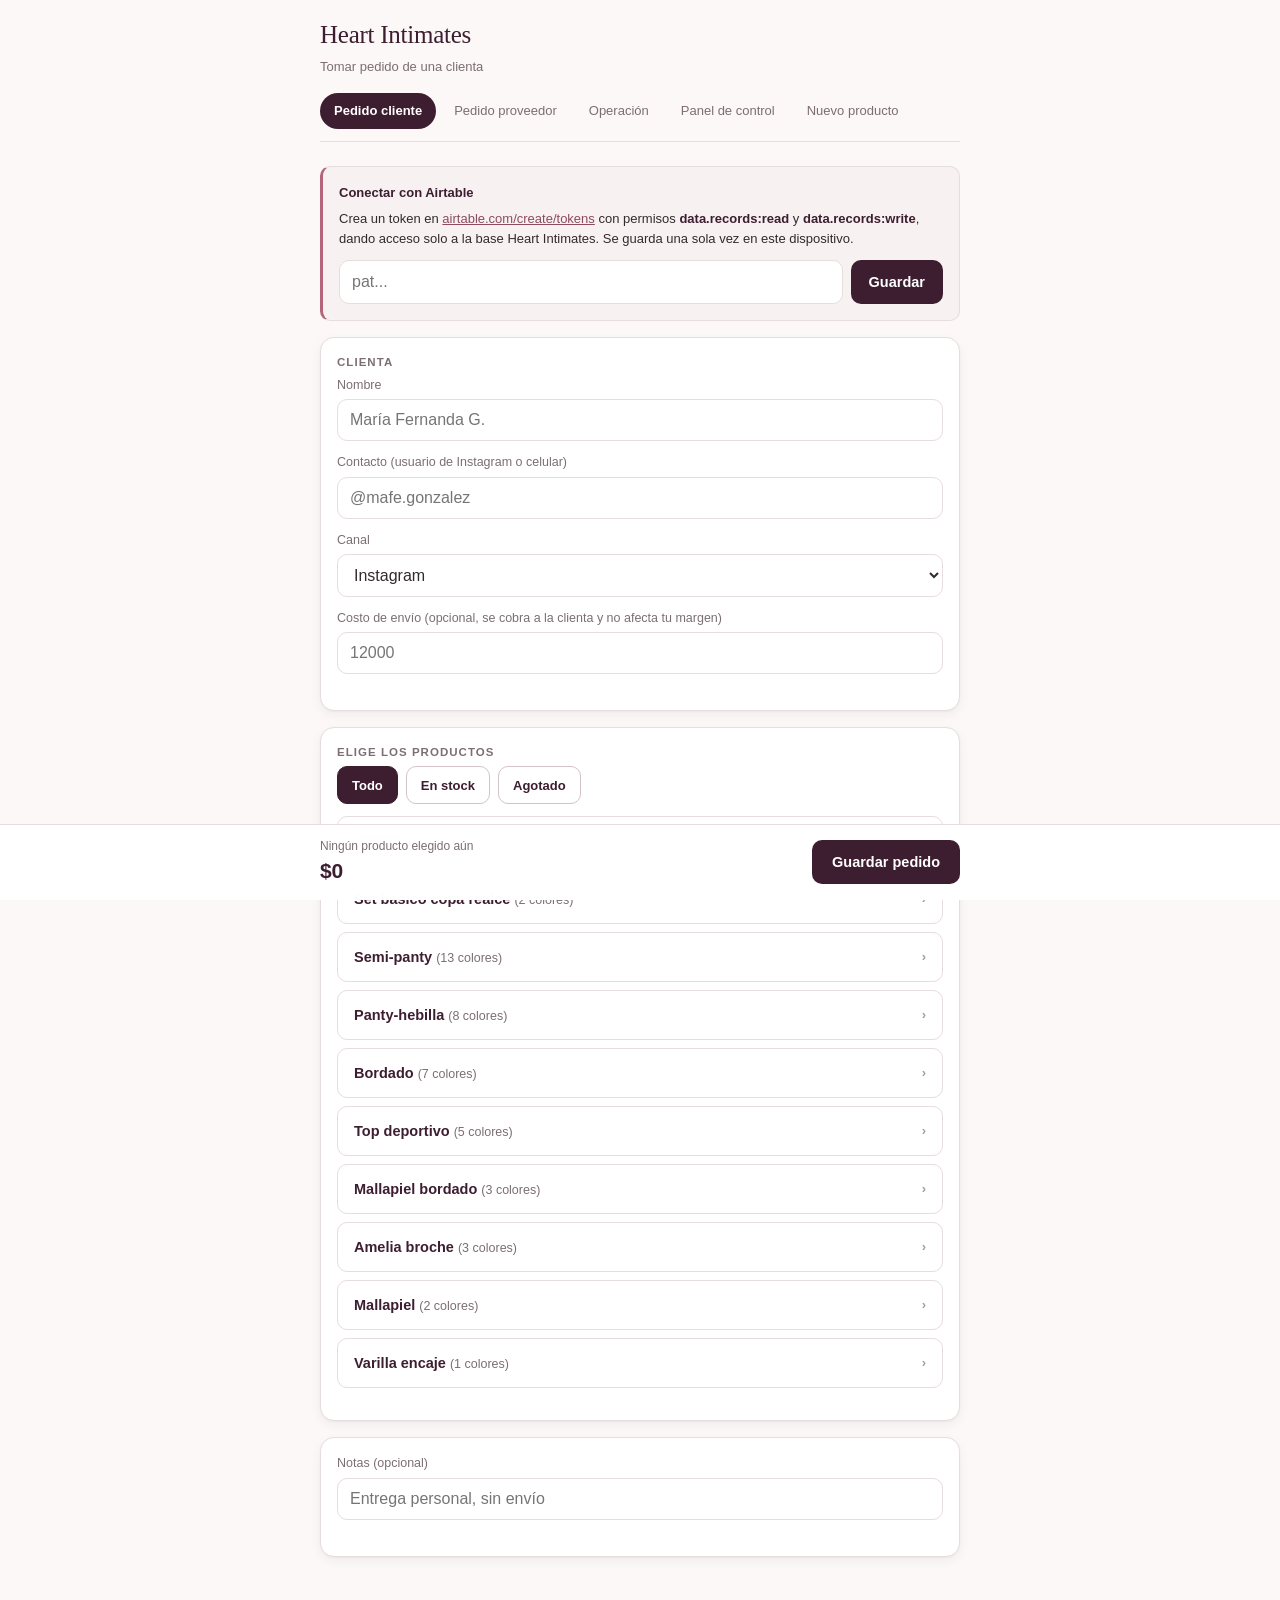
==== commit 659b9db2: "Add files via upload" ====
--- a/index.html
+++ b/index.html
@@ -4,103 +4,9 @@
 <meta charset="UTF-8">
 <meta name="viewport" content="width=device-width, initial-scale=1">
 <title>Heart Intimates — Tomar pedido</title>
-<style>
-  :root{
-    --bg:#FAF6F4; --card:#FFF; --line:#E8DDD9; --plum:#4A2036;
-    --rose:#C97C8C; --rose-dk:#8C4A5C; --txt:#3A2C32; --mut:#8A7A80;
-    --ok:#4F7A5A; --okbg:#E4EFE6; --err:#B5504A; --errbg:#F7E4E2;
-  }
-  *{box-sizing:border-box}
-  body{font-family:-apple-system,"Segoe UI",Roboto,sans-serif;background:var(--bg);
-       color:var(--txt);margin:0;padding:16px 16px 96px;line-height:1.5;font-size:16px}
-  .wrap{max-width:560px;margin:0 auto}
-  h1{font-family:Georgia,serif;color:var(--plum);font-size:22px;margin:0 0 2px;font-weight:400}
-  .sub{color:var(--mut);font-size:13px;margin:0 0 18px}
-  .card{background:var(--card);border:1px solid var(--line);border-radius:12px;
-        padding:16px;margin-bottom:14px}
-  label{font-size:13px;color:var(--mut);display:block;margin-bottom:4px}
-  input,select{width:100%;padding:11px 12px;border:1px solid var(--line);
-               border-radius:8px;font-size:16px;background:#fff;margin-bottom:12px}
-  input:focus,select:focus{outline:none;border-color:var(--rose)}
-  button{background:var(--plum);color:#fff;border:none;padding:13px 18px;
-         border-radius:8px;font-size:15px;cursor:pointer;width:100%}
-  button:hover{background:var(--rose-dk)}
-  button:disabled{background:#C4B8BC;cursor:not-allowed}
-  button.alt{background:transparent;color:var(--plum);border:1px solid var(--line)}
-  button.alt:hover{background:#F7EDEF}
-  button.alt.on{background:var(--plum);color:#fff;border-color:var(--plum)}
-  .filtros{display:flex;gap:8px;margin-bottom:12px}
-  .filtros button{width:auto;padding:8px 14px;font-size:13px}
-  .stock-badge{font-size:11px;padding:2px 7px;border-radius:20px;font-weight:600;white-space:nowrap}
-  .stock-badge.ok{background:#E4EFE6;color:#4F7A5A}
-  .stock-badge.bajo{background:#FBEFD6;color:#8A5A0E}
-  .stock-badge.agotado{background:#F7E4E2;color:#B5504A}
-  .precio-edit{width:78px;flex-shrink:0;padding:7px 6px;text-align:right;
-               font-size:13.5px;font-weight:600;color:var(--plum);
-               border:1px solid var(--line);border-radius:6px;margin:0}
-  .precio-edit.editado{border-color:var(--rose);background:#FBF3F0}
-  .info{display:flex;align-items:center;gap:8px;flex-wrap:wrap}
-  h2{font-size:15px;font-weight:600;color:var(--plum);margin:0 0 12px}
-
-  .msg{padding:12px;border-radius:8px;font-size:14px;margin-bottom:12px;display:none}
-  .msg.ok{background:var(--okbg);color:var(--ok);display:block}
-  .msg.err{background:var(--errbg);color:var(--err);display:block}
-
-  .config{background:#F1EBEC;border:1px dashed var(--rose);border-radius:12px;
-          padding:14px 16px;margin-bottom:14px;font-size:13px;color:var(--txt)}
-  .config a{color:var(--rose-dk)}
-  .config-row{display:flex;gap:8px;margin-top:8px}
-  .config-row input{margin-bottom:0}
-  .config-row button{width:auto;padding:11px 16px}
-  .badge-ok{display:inline-block;background:var(--okbg);color:var(--ok);
-            font-size:12px;padding:3px 9px;border-radius:20px;margin-left:6px}
-
-  /* Secciones colapsables por tipo de producto */
-  .set{border:1px solid var(--line);border-radius:10px;margin-bottom:10px;overflow:hidden}
-  .set summary{list-style:none;cursor:pointer;padding:13px 14px;
-               display:flex;justify-content:space-between;align-items:center;
-               font-weight:600;color:var(--plum);font-size:14.5px;background:#fff}
-  .set summary::-webkit-details-marker{display:none}
-  .set summary .chev{transition:transform .15s;color:var(--mut);font-size:12px}
-  .set[open] summary .chev{transform:rotate(90deg)}
-  .set summary .count{font-weight:400;color:var(--mut);font-size:12.5px;margin-left:6px}
-  .filas{padding:4px 12px 10px;background:#FEFCFB}
-
-  .fila{display:grid;grid-template-columns:52px 1fr 68px;gap:10px;
-        align-items:center;padding:9px 0;border-top:1px solid var(--line)}
-  .fila:first-child{border-top:none}
-  .fila.activa{background:#FBF3F0;margin:0 -12px;padding:9px 12px;border-radius:8px}
-  .thumb{width:52px;height:68px;object-fit:cover;border-radius:6px;
-         border:1px solid var(--line);background:#F1EBEC;cursor:zoom-in;display:block}
-  .thumb-off{width:52px;height:68px;border-radius:6px;border:1px dashed var(--line);
-             background:#F7F1F2;display:flex;align-items:center;justify-content:center;
-             font-size:9px;color:var(--mut);text-align:center;padding:2px}
-  .info b{display:block;font-size:14px;color:var(--txt);font-weight:500}
-  .info span{font-size:13px;color:var(--rose-dk);font-weight:600}
-  .cant{width:100%;padding:8px 6px;text-align:center;font-size:15px;
-        border:1px solid var(--line);border-radius:6px;margin-bottom:0}
-  .cant.con-valor{border-color:var(--rose);background:#FBF3F0;font-weight:600}
-
-  .lupa{position:fixed;inset:0;background:rgba(58,44,50,.88);display:none;
-        align-items:center;justify-content:center;z-index:99;padding:16px}
-  .lupa img{max-width:100%;max-height:86vh;border-radius:10px}
-
-  /* Barra de total fija abajo, siempre visible mientras se navega el catalogo */
-  .barra{position:fixed;left:0;right:0;bottom:0;background:#fff;
-         border-top:1px solid var(--line);padding:12px 16px;
-         box-shadow:0 -4px 14px rgba(58,44,50,.08);z-index:50}
-  .barra-inner{max-width:560px;margin:0 auto;display:flex;align-items:center;gap:12px}
-  .barra-tot{flex:1}
-  .barra-tot small{display:block;color:var(--mut);font-size:12px}
-  .barra-tot b{font-size:20px;color:var(--plum)}
-  .barra button{width:auto;padding:12px 22px;white-space:nowrap}
-  .nav{display:flex;gap:6px;margin-bottom:14px;flex-wrap:wrap}
-  .nav a{font-size:12.5px;padding:6px 12px;border-radius:20px;text-decoration:none;
-         border:1px solid var(--line);color:var(--mut)}
-  .nav a.activo{background:var(--dark,var(--plum));color:#fff;border-color:transparent;font-weight:600}
-</style>
+<link rel="stylesheet" href="estilo.css">
 </head>
-<body>
+<body class="app-cliente con-barra">
 <div class="wrap">
 
 <h1>Heart Intimates</h1>
@@ -335,6 +241,7 @@
     let registros = [], offset = '';
     do {
       const q = '?pageSize=100&fields%5B%5D=Stock%20disponible&fields%5B%5D=Alerta%20stock%20bajo' +
+        '&fields%5B%5D=Encargado%20por%20clientas' +
         (offset ? '&offset=' + offset : '');
       const data = await airtable('GET', TABLA_VARIANTES, null, q);
       registros = registros.concat(data.records);
@@ -344,7 +251,8 @@
     registros.forEach(r => {
       STOCK[r.id] = {
         disponible: r.fields['Stock disponible'] ?? 0,
-        alerta: r.fields['Alerta stock bajo'] ?? 0
+        alerta: r.fields['Alerta stock bajo'] ?? 0,
+        encargado: r.fields['Encargado por clientas'] ?? 0
       };
     });
     renderCatalogo();
@@ -402,9 +310,9 @@
       fila.dataset.precioSugerido = v.p;
       fila.innerHTML =
         `<img class="thumb" src="${v.img}" alt="" onclick="event.stopPropagation();ampliar('${v.img}')" onerror="this.outerHTML='<div class=&quot;thumb-off&quot;>sin foto</div>'">` +
-        `<div class="info"><b>${v.color}</b>` +
+        `<div class="info"><b>${v.color}</b><div class="info-linea">` +
         `<input class="precio-edit" type="number" min="0" value="${v.p}" title="Precio sugerido: $${v.p.toLocaleString('es-CO')}. Editable para descuentos o campañas." onchange="marcarPrecioEditado(this);recalcular()">` +
-        badge + `</div>` +
+        badge + `</div></div>` +
         `<input class="cant" type="number" min="0" placeholder="0" value="" onchange="recalcular()">`;
       filas.appendChild(fila);
     });
@@ -461,16 +369,42 @@
   const cliente = document.getElementById('cliente').value.trim();
   if(!cliente){ aviso('Escribe el nombre de la clienta.','err'); return; }
 
-  const items = [];
+  // Recoge lo elegido, consolidando por variante para que una misma referencia
+  // nunca genere dos lineas en el mismo pedido (se suman las cantidades)
+  const porVariante = {};
   document.querySelectorAll('.fila').forEach(f => {
     const c = parseInt(f.querySelector('.cant').value) || 0;
     if(c > 0){
+      const id = f.dataset.id;
       const nombre = f.querySelector('.info b').textContent;
       const precio = parseInt(f.querySelector('.precio-edit').value) || 0;
-      items.push({ varianteId: f.dataset.id, nombre, cantidad: c, precio });
+      if(porVariante[id]){
+        porVariante[id].cantidad += c;
+      } else {
+        porVariante[id] = { varianteId: id, nombre, cantidad: c, precio };
+      }
     }
   });
+  const items = Object.values(porVariante);
   if(!items.length){ aviso('Elige al menos un producto.','err'); return; }
+
+  // Revisa si alguna cantidad supera lo disponible: eso se registra como encargo
+  const faltantes = items.filter(it => {
+    const s = STOCK[it.varianteId];
+    return s && it.cantidad > s.disponible;
+  }).map(it => ({
+    ...it,
+    disponible: STOCK[it.varianteId].disponible,
+    faltan: it.cantidad - STOCK[it.varianteId].disponible
+  }));
+
+  if(faltantes.length){
+    const detalle = faltantes.map(f =>
+      `· ${f.nombre}: pide ${f.cantidad}, hay ${f.disponible} (faltan ${f.faltan})`).join('\n');
+    if(!confirm(`No hay stock suficiente de:\n\n${detalle}\n\n` +
+      `¿Guardar el pedido igual? Las unidades que faltan quedarán registradas ` +
+      `como encargo para pedirlas al proveedor.`)) return;
+  }
 
   const btn = document.getElementById('guardar');
   btn.disabled = true;
@@ -503,11 +437,29 @@
       }}))
     });
 
-    aviso('Pedido ' + numero + ' guardado en Airtable.', 'ok');
+    // Registra como encargo lo que no alcanzo el stock, para el proximo pedido al proveedor
+    if(faltantes.length){
+      const hoy = new Date().toISOString().slice(0,10);
+      await airtable('PATCH', TABLA_VARIANTES, {
+        records: faltantes.map(f => ({
+          id: f.varianteId,
+          fields: {
+            'Encargado por clientas': (STOCK[f.varianteId]?.encargado || 0) + f.faltan,
+            'Notas de encargo': `${hoy} · ${cliente}: ${f.faltan} und (pedido ${numero})`
+          }
+        }))
+      });
+    }
+
+    const extra = faltantes.length
+      ? ` Se registraron ${faltantes.length} encargo${faltantes.length>1?'s':''} para el próximo pedido al proveedor.`
+      : '';
+    aviso('Pedido ' + numero + ' guardado en Airtable.' + extra, 'ok');
     ['cliente','contacto','envio','notas'].forEach(i=>document.getElementById(i).value='');
     document.querySelectorAll('.cant').forEach(i=>i.value='');
     document.querySelectorAll('.set').forEach(d=>d.open=false);
     recalcular();
+    cargarStock();
 
   } catch(e){
     aviso('No se pudo guardar: ' + e.message, 'err');
--- a/estilo.css
+++ b/estilo.css
@@ -0,0 +1,591 @@
+/*
+  HEART INTIMATES — Sistema de diseño compartido
+  Una sola hoja para las cinco apps. Editar aquí cambia todo el sistema.
+
+  Criterio: la marca es lencería, pero estas son herramientas de trabajo que
+  se usan en el celular entre mensajes de Instagram. Refinado en tipografía y
+  color, pero sin decoración: números legibles, botones grandes, cero adorno
+  que estorbe. Antes cada app tenía su propio color de acento y parecían
+  cinco productos distintos; ahora comparten una sola paleta y solo se
+  diferencian por la pestaña activa.
+*/
+
+:root{
+  /* Tinta y papel */
+  --tinta:#3D1E30;          /* ciruela profundo: títulos y texto fuerte */
+  --tinta-media:#6B4C5A;    /* texto secundario con color */
+  --papel:#FBF8F7;          /* fondo general, cálido sin ser crema */
+  --superficie:#FFFFFF;     /* tarjetas */
+  --superficie-2:#F7F1F2;   /* zonas hundidas, filas alternas */
+  --linea:#E7DCDE;          /* bordes */
+  --linea-fuerte:#D4C3C7;
+
+  /* Acento de marca */
+  --rosa:#B5657A;
+  --rosa-claro:#F2E2E6;
+  --rosa-oscuro:#8E4A5E;
+
+  /* Texto */
+  --texto:#332A2D;
+  --texto-suave:#7C6E72;
+  --texto-tenue:#A79A9E;
+
+  /* Estados: apagados a propósito, para que no compitan con el contenido */
+  --ok:#41725A;      --ok-fondo:#E4EFE8;
+  --alerta:#8A6115;  --alerta-fondo:#FBF0DA;
+  --error:#A94F49;   --error-fondo:#F8E6E4;
+  --info:#3F5D82;    --info-fondo:#E7EEF6;
+
+  /* Escala de espaciado */
+  --e1:4px; --e2:8px; --e3:12px; --e4:16px; --e5:24px; --e6:32px; --e7:48px;
+
+  --radio:10px;
+  --radio-g:14px;
+  --sombra:0 1px 2px rgba(61,30,48,.04), 0 4px 12px rgba(61,30,48,.05);
+
+  --serif:Georgia, 'Times New Roman', serif;
+  --sans:-apple-system, BlinkMacSystemFont, 'Segoe UI', Roboto, sans-serif;
+}
+
+*{box-sizing:border-box}
+
+html{ -webkit-text-size-adjust:100%; }
+
+body{
+  font-family:var(--sans);
+  background:var(--papel);
+  color:var(--texto);
+  margin:0;
+  padding:var(--e4) var(--e4) var(--e7);
+  line-height:1.55;
+  font-size:15px;
+  -webkit-font-smoothing:antialiased;
+}
+body.con-barra{ padding-bottom:104px; }
+
+.wrap{ max-width:640px; margin:0 auto; }
+.wrap.ancho{ max-width:920px; }
+
+/* ---------- Encabezado y navegación ---------- */
+
+h1{
+  font-family:var(--serif);
+  font-weight:400;
+  color:var(--tinta);
+  font-size:25px;
+  letter-spacing:-.01em;
+  margin:0 0 2px;
+}
+.sub{ color:var(--texto-suave); font-size:13px; margin:0 0 var(--e4); }
+
+.nav{
+  display:flex; gap:var(--e1); flex-wrap:wrap;
+  margin:0 0 var(--e5);
+  padding-bottom:var(--e3);
+  border-bottom:1px solid var(--linea);
+}
+.nav a{
+  font-size:13px; padding:7px 13px; border-radius:999px;
+  text-decoration:none; color:var(--texto-suave);
+  border:1px solid transparent;
+  transition:background .12s, color .12s;
+}
+.nav a:hover{ background:var(--superficie-2); color:var(--tinta); }
+.nav a.activo{
+  background:var(--tinta); color:#fff; font-weight:600;
+}
+.nav a:focus-visible{ outline:2px solid var(--rosa); outline-offset:2px; }
+
+/* ---------- Tarjetas y secciones ---------- */
+
+.card{
+  background:var(--superficie);
+  border:1px solid var(--linea);
+  border-radius:var(--radio-g);
+  padding:var(--e4) var(--e4) var(--e5);
+  margin-bottom:var(--e4);
+  box-shadow:var(--sombra);
+}
+
+h2{
+  font-family:var(--sans);
+  font-size:11.5px; font-weight:700;
+  color:var(--texto-suave);
+  text-transform:uppercase; letter-spacing:.09em;
+  margin:0 0 var(--e1);
+}
+.h2nota, .nota-seccion, .leyenda{
+  font-size:12.5px; color:var(--texto-suave);
+  margin:0 0 var(--e4); line-height:1.5;
+}
+
+/* ---------- Formularios ---------- */
+
+label{
+  font-size:12.5px; color:var(--texto-suave);
+  display:block; margin-bottom:var(--e1); font-weight:500;
+}
+input, select, textarea{
+  width:100%;
+  padding:11px var(--e3);
+  border:1px solid var(--linea);
+  border-radius:var(--radio);
+  font-size:16px;              /* 16px evita que el celular haga zoom al enfocar */
+  font-family:inherit;
+  background:var(--superficie);
+  color:var(--texto);
+  margin-bottom:var(--e3);
+  transition:border-color .12s, box-shadow .12s;
+}
+textarea{ resize:vertical; min-height:72px; }
+input:focus, select:focus, textarea:focus{
+  outline:none;
+  border-color:var(--rosa);
+  box-shadow:0 0 0 3px var(--rosa-claro);
+}
+input[type=file]{ padding:9px; font-size:13.5px; background:var(--superficie-2); }
+input[type=checkbox]{ width:auto; margin:0; }
+
+/* ---------- Botones ---------- */
+
+button{
+  background:var(--tinta); color:#fff; border:none;
+  padding:12px 18px; border-radius:var(--radio);
+  font-size:14.5px; font-weight:600; font-family:inherit;
+  cursor:pointer; width:100%;
+  min-height:44px;                /* alcanzable con el pulgar */
+  transition:background .12s, opacity .12s;
+}
+button:hover{ background:var(--rosa-oscuro); }
+button:active{ transform:translateY(1px); }
+button:disabled{ opacity:.45; cursor:not-allowed; }
+button:focus-visible{ outline:2px solid var(--rosa); outline-offset:2px; }
+
+button.alt{ background:transparent; color:var(--tinta); border:1px solid var(--linea-fuerte); }
+button.alt:hover{ background:var(--superficie-2); }
+button.alt.on{ background:var(--tinta); color:#fff; border-color:var(--tinta); }
+
+button.verde{ background:var(--ok); }
+button.verde:hover{ background:#345C48; }
+
+button.mini{ width:auto; padding:8px 13px; font-size:13px; min-height:38px; }
+button.peligro{ background:transparent; color:var(--error); border:1px solid var(--linea-fuerte); }
+button.peligro:hover{ background:var(--error-fondo); }
+
+.botonera{ display:flex; gap:var(--e2); flex-wrap:wrap; align-items:center; }
+
+/* ---------- Avisos ---------- */
+
+.msg{
+  padding:var(--e3) var(--e4); border-radius:var(--radio);
+  font-size:13.5px; margin-bottom:var(--e3);
+  display:none; white-space:pre-line; line-height:1.5;
+  border:1px solid transparent;
+}
+.msg.ok   { background:var(--ok-fondo);    color:var(--ok);    border-color:#C9DFD1; display:block; }
+.msg.err  { background:var(--error-fondo); color:var(--error); border-color:#EFCCC8; display:block; }
+.msg.info { background:var(--info-fondo);  color:var(--info);  border-color:#CFDCEC; display:block; }
+
+/* ---------- Panel de conexión (token) ---------- */
+
+.config{
+  background:var(--superficie-2);
+  border:1px solid var(--linea);
+  border-left:3px solid var(--rosa);
+  border-radius:var(--radio);
+  padding:var(--e4);
+  margin-bottom:var(--e4);
+  font-size:13px;
+}
+.config b{ color:var(--tinta); }
+.config p{ margin:var(--e2) 0 0; color:var(--texto-suave); line-height:1.5; }
+.config a{ color:var(--rosa-oscuro); }
+.config code{ background:var(--rosa-claro); padding:1px 5px; border-radius:4px; font-size:11.5px; }
+.config-row{ display:flex; gap:var(--e2); margin-top:var(--e3); }
+.config-row input{ margin-bottom:0; }
+.config-row button{ width:auto; white-space:nowrap; }
+
+.badge-ok{
+  display:inline-block; background:var(--ok-fondo); color:var(--ok);
+  font-size:11.5px; font-weight:600; padding:3px 10px; border-radius:999px;
+  margin-left:var(--e2);
+}
+
+/* ---------- Etiquetas de estado ---------- */
+
+.pill{
+  display:inline-block; font-size:11px; font-weight:600;
+  padding:3px 9px; border-radius:999px; white-space:nowrap;
+}
+.pill.neutro, .pill.entregado{ background:var(--superficie-2); color:var(--texto-suave); }
+.pill.nuevo, .pill.info{ background:var(--info-fondo); color:var(--info); }
+.pill.pago, .pill.empacado, .pill.warn{ background:var(--alerta-fondo); color:var(--alerta); }
+.pill.enviado, .pill.ok{ background:var(--ok-fondo); color:var(--ok); }
+.pill.err{ background:var(--error-fondo); color:var(--error); }
+
+/* ---------- Catálogo colapsable (apps de pedido) ---------- */
+
+.set{
+  border:1px solid var(--linea);
+  border-radius:var(--radio);
+  margin-bottom:var(--e2);
+  overflow:hidden;
+  background:var(--superficie);
+}
+.set[open]{ border-color:var(--linea-fuerte); }
+.set summary{
+  list-style:none; cursor:pointer;
+  padding:var(--e3) var(--e4);
+  display:flex; justify-content:space-between; align-items:center; gap:var(--e3);
+  font-weight:600; color:var(--tinta); font-size:14.5px;
+  min-height:48px;
+}
+.set summary::-webkit-details-marker{ display:none }
+.set summary:hover{ background:var(--superficie-2); }
+.set summary .count, .set summary .meta{
+  font-weight:400; color:var(--texto-suave); font-size:12.5px;
+}
+.set summary .meta{ display:block; margin-top:1px; }
+.set summary .chev{
+  color:var(--texto-tenue); font-size:13px;
+  transition:transform .15s; flex-shrink:0;
+}
+.set[open] summary .chev{ transform:rotate(90deg); }
+.filas{ padding:0 var(--e4) var(--e3); }
+
+.alerta-set{
+  background:var(--alerta-fondo); color:var(--alerta);
+  font-size:10.5px; font-weight:700; padding:2px 8px;
+  border-radius:999px; margin-left:var(--e2); white-space:nowrap;
+}
+
+/* Fila de producto: foto, datos, cantidad */
+.fila{
+  display:grid; gap:var(--e3);
+  align-items:center;
+  padding:var(--e3) 0;
+  border-top:1px solid var(--linea);
+}
+.fila:first-child{ border-top:none; }
+.fila.activa{
+  background:var(--rosa-claro);
+  margin:0 calc(-1 * var(--e4));
+  padding:var(--e3) var(--e4);
+  border-radius:var(--radio);
+  border-top-color:transparent;
+}
+body.app-cliente .fila{ grid-template-columns:58px 1fr 66px; }
+body.app-proveedor .fila{ grid-template-columns:52px 1fr 62px 62px; }
+
+.thumb{
+  width:100%; aspect-ratio:3/4; object-fit:cover;
+  border-radius:var(--radio); border:1px solid var(--linea);
+  background:var(--superficie-2); cursor:zoom-in; display:block;
+}
+.thumb-off{
+  width:100%; aspect-ratio:3/4; border-radius:var(--radio);
+  border:1px dashed var(--linea-fuerte); background:var(--superficie-2);
+  display:flex; align-items:center; justify-content:center;
+  font-size:10px; color:var(--texto-tenue); text-align:center; padding:3px;
+}
+
+.info{ min-width:0; }
+.info b{
+  display:block; font-size:14.5px; color:var(--texto);
+  font-weight:600; margin-bottom:3px;
+}
+.info small{ font-size:12px; color:var(--texto-suave); }
+.info-linea{ display:flex; align-items:center; gap:var(--e2); flex-wrap:wrap; }
+
+/* Precio y costo editables */
+.precio-edit, .costo-edit{
+  width:84px; padding:8px var(--e2); margin:0;
+  text-align:right; font-size:14px; font-weight:600;
+  color:var(--tinta); border:1px solid var(--linea);
+  border-radius:8px; font-variant-numeric:tabular-nums;
+}
+.precio-edit.editado, .costo-edit.editado{
+  border-color:var(--rosa); background:var(--rosa-claro); color:var(--rosa-oscuro);
+}
+.cant{
+  width:100%; padding:10px var(--e1); margin:0;
+  text-align:center; font-size:16px; font-weight:600;
+  border:1px solid var(--linea); border-radius:8px;
+  font-variant-numeric:tabular-nums;
+}
+.cant.con-valor{ border-color:var(--rosa); background:var(--rosa-claro); color:var(--rosa-oscuro); }
+
+/* Disponibilidad */
+.stock-badge{
+  display:inline-block; font-size:10.5px; font-weight:700;
+  padding:2px 8px; border-radius:999px; white-space:nowrap;
+}
+.stock-badge.ok{ background:var(--ok-fondo); color:var(--ok); }
+.stock-badge.bajo{ background:var(--alerta-fondo); color:var(--alerta); }
+.stock-badge.agotado{ background:var(--error-fondo); color:var(--error); }
+
+.stock{ text-align:center; font-size:11.5px; line-height:1.25; }
+.stock b{ display:block; font-size:16px; color:var(--tinta); font-variant-numeric:tabular-nums; }
+.stock small{ color:var(--texto-suave); }
+.stock.bajo b, .stock.bajo small{ color:var(--error); }
+.stock.bajo small{ font-weight:700; }
+.stock.encargo b{ color:var(--error); }
+.stock.encargo small{ color:var(--error); font-weight:700; }
+
+/* ---------- Barra fija inferior ---------- */
+
+.barra{
+  position:fixed; left:0; right:0; bottom:0;
+  background:rgba(255,255,255,.97);
+  backdrop-filter:blur(8px);
+  border-top:1px solid var(--linea);
+  padding:var(--e3) var(--e4);
+  padding-bottom:calc(var(--e3) + env(safe-area-inset-bottom));
+  z-index:50;
+}
+.barra-inner{
+  max-width:640px; margin:0 auto;
+  display:flex; align-items:center; gap:var(--e3);
+}
+.barra-tot{ flex:1; min-width:0; }
+.barra-tot small{ display:block; color:var(--texto-suave); font-size:12px; }
+.barra-tot b{
+  font-size:21px; color:var(--tinta);
+  font-variant-numeric:tabular-nums; letter-spacing:-.01em;
+}
+.barra-tot .sobre{ color:var(--error); }
+.barra button{ width:auto; padding:13px 20px; white-space:nowrap; }
+
+/* ---------- Visor de foto ampliada ---------- */
+
+.lupa{
+  position:fixed; inset:0; background:rgba(61,30,48,.9);
+  display:none; align-items:center; justify-content:center;
+  z-index:99; padding:var(--e4); cursor:zoom-out;
+}
+.lupa img{ max-width:100%; max-height:88vh; border-radius:var(--radio-g); }
+
+/* ---------- Indicadores del panel ---------- */
+
+.kpis{
+  display:grid; grid-template-columns:repeat(auto-fit,minmax(148px,1fr));
+  gap:var(--e3); margin-bottom:var(--e4);
+}
+.kpi{
+  background:var(--superficie); border:1px solid var(--linea);
+  border-radius:var(--radio-g); padding:var(--e3) var(--e4);
+  box-shadow:var(--sombra);
+}
+.kpi small{ display:block; color:var(--texto-suave); font-size:11.5px; margin-bottom:3px; }
+.kpi b{
+  font-size:22px; color:var(--tinta); font-weight:600;
+  display:block; line-height:1.15; font-variant-numeric:tabular-nums;
+  letter-spacing:-.015em;
+}
+.kpi .nota{ font-size:11.5px; color:var(--texto-tenue); margin-top:3px; display:block; }
+.kpi.alerta b{ color:var(--error); }
+
+/* Tarjetas de conteo (página de operación) */
+.resumen{
+  display:grid; grid-template-columns:repeat(auto-fit,minmax(126px,1fr));
+  gap:var(--e2); margin-bottom:var(--e4);
+}
+.rcard{
+  background:var(--superficie); border:1px solid var(--linea);
+  border-radius:var(--radio); padding:var(--e3);
+  text-align:center; cursor:pointer;
+  transition:border-color .12s;
+}
+.rcard:hover{ border-color:var(--rosa); }
+.rcard b{
+  display:block; font-size:25px; color:var(--tinta);
+  line-height:1.05; font-variant-numeric:tabular-nums;
+}
+.rcard small{ display:block; font-size:11.5px; color:var(--texto-suave); margin-top:2px; }
+.rcard.urgente b{ color:var(--error); }
+.rcard.atencion b{ color:var(--alerta); }
+
+/* ---------- Tablas ---------- */
+
+.scroll{ overflow-x:auto; -webkit-overflow-scrolling:touch; }
+table{ width:100%; border-collapse:collapse; font-size:13.5px; }
+th{
+  text-align:left; padding:var(--e2) var(--e2);
+  border-bottom:1.5px solid var(--linea-fuerte);
+  color:var(--texto-suave); font-weight:700;
+  font-size:10.5px; text-transform:uppercase; letter-spacing:.06em;
+  white-space:nowrap;
+}
+th.num, td.num{ text-align:right; font-variant-numeric:tabular-nums; }
+td{ padding:10px var(--e2); border-bottom:1px solid var(--linea); }
+tr.bajo td{ background:var(--alerta-fondo); }
+tr.agotado td{ background:var(--error-fondo); }
+.sku{
+  font-family:ui-monospace, SFMono-Regular, Menlo, monospace;
+  font-size:11px; color:var(--texto-tenue);
+}
+
+.barra-bg{ background:var(--superficie-2); border-radius:3px; height:5px; overflow:hidden; margin-top:4px; }
+.barra-fill{ background:var(--rosa); height:100%; border-radius:3px; }
+.barra-fill.neg{ background:var(--error); }
+
+/* Fila expandible de pedido */
+.fila-pedido{ cursor:pointer; }
+.fila-pedido:hover td{ background:var(--superficie-2); }
+.detalle-pedido td{ background:var(--superficie-2); padding:0; }
+.detalle-pedido table{ margin:var(--e2) var(--e3) var(--e3); }
+.detalle-pedido th{ font-size:9.5px; }
+.chev{ display:inline-block; transition:transform .15s; color:var(--texto-tenue); }
+.chev.abierto{ transform:rotate(90deg); }
+
+/* ---------- Filtros ---------- */
+
+.filtros{
+  display:flex; gap:var(--e2); flex-wrap:wrap;
+  align-items:center; margin-bottom:var(--e3);
+}
+.filtros button{ width:auto; padding:8px 14px; font-size:13px; min-height:38px; }
+.filtros .fecha{
+  display:flex; gap:var(--e1); align-items:center;
+  font-size:12.5px; color:var(--texto-suave);
+}
+.filtros .fecha input{ width:auto; padding:7px var(--e2); font-size:13.5px; margin:0; }
+
+/* ---------- Estados vacíos ---------- */
+
+.vacio{
+  color:var(--texto-suave); font-size:13.5px; text-align:center;
+  padding:var(--e5) var(--e4);
+  background:var(--superficie-2); border-radius:var(--radio);
+  border:1px dashed var(--linea-fuerte);
+}
+.vacio b{ display:block; color:var(--ok); font-size:15px; margin-bottom:2px; }
+
+/* ---------- Gráfico ---------- */
+
+.grafico-cont{ overflow-x:auto; -webkit-overflow-scrolling:touch; }
+.grafico-leyenda{
+  display:flex; gap:var(--e4); font-size:12px;
+  color:var(--texto-suave); margin-bottom:var(--e2);
+}
+.grafico-leyenda span{ display:flex; align-items:center; gap:var(--e1); }
+.dot{ width:8px; height:8px; border-radius:50%; display:inline-block; }
+
+/* ---------- Página de operación: tarjetas de pedido ---------- */
+
+.item{
+  border:1px solid var(--linea); border-radius:var(--radio);
+  padding:var(--e3) var(--e4); margin-bottom:var(--e2);
+  background:var(--superficie);
+}
+.item.destacado{ border-left:3px solid var(--alerta); background:#FFFDF8; }
+.item-top{
+  display:flex; justify-content:space-between;
+  align-items:flex-start; gap:var(--e3); flex-wrap:wrap;
+}
+.item-tit b{ font-size:15px; color:var(--tinta); }
+.item-tit small{ display:block; font-size:12px; color:var(--texto-suave); }
+.item-monto{ text-align:right; white-space:nowrap; }
+.item-monto b{ font-size:16.5px; color:var(--tinta); font-variant-numeric:tabular-nums; }
+.item-monto small{ display:block; font-size:11.5px; color:var(--texto-suave); margin-top:2px; }
+.item-prods{
+  font-size:12.5px; color:var(--texto-suave);
+  margin-top:var(--e2); padding-top:var(--e2);
+  border-top:1px solid var(--linea);
+}
+.item-acciones{
+  display:flex; gap:var(--e2); margin-top:var(--e3);
+  flex-wrap:wrap; align-items:center;
+}
+.guia-input{ width:auto; flex:1; min-width:140px; padding:9px var(--e3); font-size:14px; margin:0; }
+
+.lote{ display:flex; gap:var(--e2); align-items:center; margin-bottom:var(--e3); flex-wrap:wrap; }
+.linea-recep{
+  display:flex; align-items:center; gap:var(--e3);
+  padding:var(--e3) 0; border-bottom:1px solid var(--linea);
+  font-size:14px; cursor:pointer; min-height:48px;
+}
+.linea-recep:last-child{ border-bottom:none; }
+.linea-recep input[type=checkbox]{ width:20px; height:20px; flex-shrink:0; accent-color:var(--rosa); }
+.linea-recep .desc{ flex:1; min-width:0; }
+.linea-recep .desc small{ display:block; font-size:11.5px; color:var(--texto-suave); }
+.linea-recep .cant-fija{ font-weight:700; color:var(--tinta); white-space:nowrap; font-variant-numeric:tabular-nums; }
+
+.grupo-compra{ margin-bottom:var(--e4); }
+.grupo-compra h3{ font-size:13.5px; margin:0 0 1px; color:var(--tinta); }
+.grupo-compra .meta{ font-size:12px; color:var(--texto-suave); margin-bottom:var(--e2); }
+
+/* ---------- Nuevo producto ---------- */
+
+.paso{ display:flex; align-items:center; gap:var(--e2); margin-bottom:var(--e1); }
+.paso b{
+  background:var(--rosa); color:#fff;
+  width:23px; height:23px; border-radius:50%;
+  display:flex; align-items:center; justify-content:center;
+  font-size:12px; font-weight:700; flex-shrink:0;
+}
+.paso h2{ margin:0; }
+
+.producto-activo{
+  background:var(--rosa-claro); border:1px solid var(--rosa);
+  border-radius:var(--radio); padding:var(--e3) var(--e4);
+  margin-bottom:var(--e4); font-size:13.5px; color:var(--tinta-media);
+}
+.producto-activo b{ color:var(--tinta); }
+
+.fila-color{
+  display:flex; gap:var(--e3); align-items:center;
+  padding:var(--e2) 0; border-top:1px solid var(--linea);
+}
+.fila-color:first-child{ border-top:none; }
+.fila-color img{
+  width:46px; aspect-ratio:3/4; object-fit:cover;
+  border-radius:8px; border:1px solid var(--linea);
+}
+.fila-color .nom{ flex:1; font-size:14px; font-weight:500; }
+.fila-color .ok-tag{ font-size:11px; color:var(--ok); font-weight:700; }
+
+.foto-previa{
+  width:84px; aspect-ratio:3/4; object-fit:cover;
+  border-radius:var(--radio); border:1px solid var(--linea);
+  display:none; margin-bottom:var(--e3);
+}
+
+.codigo{
+  background:var(--tinta); color:#EBD9DF;
+  border-radius:var(--radio); padding:var(--e3);
+  font-family:ui-monospace, SFMono-Regular, Menlo, monospace;
+  font-size:11px; line-height:1.5;
+  max-height:150px; overflow:auto;
+  white-space:pre-wrap; word-break:break-all;
+  margin-bottom:var(--e2);
+}
+.vacio-codigo{ color:#A88F98; font-style:italic; }
+
+/* ---------- Celular ---------- */
+
+@media (max-width:520px){
+  body{ padding:var(--e3) var(--e3) var(--e6); font-size:14.5px; }
+  h1{ font-size:22px; }
+  .card{ padding:var(--e3) var(--e3) var(--e4); border-radius:var(--radio); }
+  .nav{ gap:3px; margin-bottom:var(--e4); }
+  .nav a{ font-size:12px; padding:6px 11px; }
+  .kpis{ grid-template-columns:repeat(2,1fr); gap:var(--e2); }
+  .kpi b{ font-size:19px; }
+  .resumen{ grid-template-columns:repeat(3,1fr); }
+  .rcard b{ font-size:21px; }
+  .rcard small{ font-size:10.5px; }
+  .barra-tot b{ font-size:19px; }
+  body.app-proveedor .fila{ grid-template-columns:46px 1fr 52px 54px; gap:var(--e2); }
+  body.app-cliente .fila{ grid-template-columns:52px 1fr 58px; gap:var(--e2); }
+  .precio-edit, .costo-edit{ width:100%; font-size:13px; padding:8px 4px; }
+  .filas{ padding:0 var(--e3) var(--e2); }
+  .fila.activa{ margin:0 calc(-1 * var(--e3)); padding:var(--e3); }
+  .item-acciones button{ flex:1; }
+}
+
+/* ---------- Accesibilidad ---------- */
+
+@media (prefers-reduced-motion:reduce){
+  *{ transition:none !important; animation:none !important; }
+}
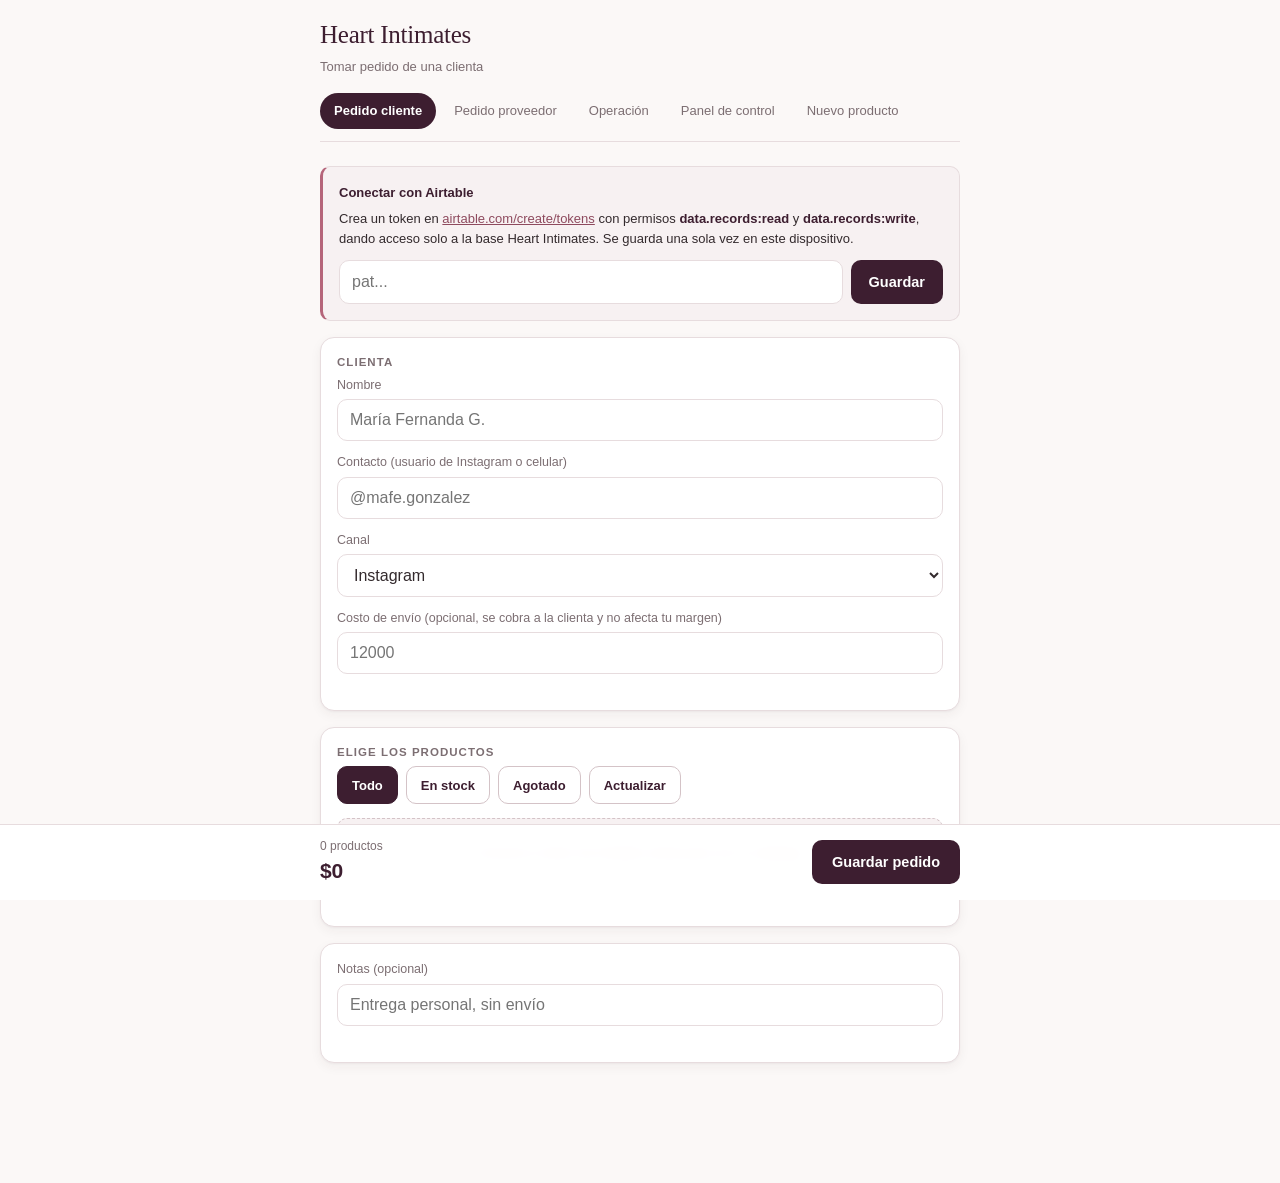
==== commit 3e7f6ffd: "Add files via upload" ====
--- a/index.html
+++ b/index.html
@@ -50,13 +50,14 @@
   <input id="envio" type="number" placeholder="12000">
 </div>
 
-<!-- Catalogo agrupado por tipo de producto, cada uno colapsable -->
+<!-- Catalogo agrupado por producto, cada uno colapsable -->
 <div class="card">
   <h2>Elige los productos</h2>
   <div class="filtros">
     <button class="alt on" id="f-todo" onclick="filtrarStock('todo')">Todo</button>
     <button class="alt" id="f-stock" onclick="filtrarStock('stock')">En stock</button>
     <button class="alt" id="f-agotado" onclick="filtrarStock('agotado')">Agotado</button>
+    <button class="alt" onclick="iniciar()">Actualizar</button>
   </div>
   <div id="sets"></div>
 </div>
@@ -83,181 +84,32 @@
   <img src="" alt="Foto del conjunto">
 </div>
 
+<script src="app.js"></script>
 <script>
-const CAT = [
-  {id:"recMsNkTc772aKBHG", t:"Top rib · Amarillo", p:35000, img:"[data-uri]"},
-  {id:"recR0gVMS4TYBH4bE", t:"Top rib · Nude", p:35000, img:"[data-uri]"},
-  {id:"recCneRokObkgTqeP", t:"Set básico copa realce · Beige", p:26000, img:"[data-uri]"},
-  {id:"recouyAO8Tc9zWelB", t:"Set básico copa realce · Negro", p:26000, img:"[data-uri]"},
-  {id:"recEmAY1EdhJADC8C", t:"Top rib · Negro", p:30000, img:"[data-uri]"},
-  {id:"recCw44CmqoEER7BQ", t:"Semi-panty · Negro", p:26000, img:"[data-uri]"},
-  {id:"reczbfrQMexacQ9yi", t:"Semi-panty · Negro encaje", p:26000, img:"[data-uri]"},
-  {id:"recLMOJQU6Spnw2Yi", t:"Semi-panty · Rojo", p:26000, img:"[data-uri]"},
-  {id:"recZYtMCHWE0w0hYp", t:"Semi-panty · Blanco", p:26000, img:"[data-uri]"},
-  {id:"rec0oOBrWMAWW4f5k", t:"Semi-panty · Crema", p:26000, img:"[data-uri]"},
-  {id:"reccR7vCIMesZYl9O", t:"Semi-panty · Rosa", p:26000, img:"[data-uri]"},
-  {id:"recUP6pVzjZb3RSbc", t:"Semi-panty · Palo rosa", p:26000, img:"[data-uri]"},
-  {id:"recm6nJQdxkoiVnRY", t:"Semi-panty · Rosa orquídea", p:26000, img:"[data-uri]"},
-  {id:"recqjOXrFxBKHnANx", t:"Semi-panty · Lila", p:26000, img:"[data-uri]"},
-  {id:"rec2fl5kVbaL7UYI9", t:"Semi-panty · Morado", p:26000, img:"[data-uri]"},
-  {id:"recgs7fyFQupqy2b0", t:"Semi-panty · Azul claro", p:26000, img:"[data-uri]"},
-  {id:"rec12EX5I13AsYXVL", t:"Semi-panty · Amarillo", p:26000, img:"[data-uri]"},
-  {id:"recRSVfzfwU9xSsyf", t:"Semi-panty · Verde esmeralda", p:26000, img:"[data-uri]"},
-
-  {id:"recrU1ItUjUxMDQgm", t:"Panty-hebilla · Negro", p:26000, img:"[data-uri]"},
-  {id:"recz8A7dv4ileQT0h", t:"Panty-hebilla · Rojo", p:26000, img:"[data-uri]"},
-  {id:"recfH0HpyLfTMGKBh", t:"Panty-hebilla · Vino tinto", p:26000, img:"[data-uri]"},
-  {id:"recLcFsc8WvJm2vV1", t:"Panty-hebilla · Blanco", p:26000, img:"[data-uri]"},
-  {id:"recTPypnNJPklk8gx", t:"Panty-hebilla · Crema", p:26000, img:"[data-uri]"},
-  {id:"recP43aMGlXcZtHQb", t:"Panty-hebilla · Hueso", p:26000, img:"[data-uri]"},
-  {id:"recZKgN3ohUziE9C5", t:"Panty-hebilla · Rosa", p:26000, img:"[data-uri]"},
-  {id:"rec6PbxoKmQNAgpWt", t:"Panty-hebilla · Lila", p:26000, img:"[data-uri]"},
-
-  {id:"recdrFhoBy9EU7ptv", t:"Bordado · Negro", p:30000, img:"[data-uri]"},
-  {id:"recQkxlluX5ReHZxo", t:"Bordado · Rojo", p:30000, img:"[data-uri]"},
-  {id:"rec7TujHwgVZRqrvN", t:"Bordado · Carmesí", p:30000, img:"[data-uri]"},
-  {id:"rec9GNnwi43dPMov2", t:"Bordado · Verde", p:30000, img:"[data-uri]"},
-  {id:"rechxFe2gUZTHcgYw", t:"Bordado · Celeste", p:30000, img:"[data-uri]"},
-  {id:"recn97uMdMzCKWqaW", t:"Bordado · Rosa", p:30000, img:"[data-uri]"},
-  {id:"recipJtw6rFwKkQxU", t:"Bordado · Blanco y rosa", p:30000, img:"[data-uri]"},
-
-  {id:"recM3CTENOUoApPly", t:"Top deportivo · Negro", p:32000, img:"[data-uri]"},
-  {id:"recAdUC19FMSJYW8k", t:"Top deportivo · Azul claro", p:32000, img:"[data-uri]"},
-  {id:"recDYdQjT8TnWyPPm", t:"Top deportivo · Verde claro", p:32000, img:"[data-uri]"},
-  {id:"recKst9dPWgMpDvfr", t:"Top deportivo · Blanco", p:32000, img:"[data-uri]"},
-  {id:"recpAbtBMREdIlKzs", t:"Top deportivo · Gris", p:32000, img:"[data-uri]"},
-
-  {id:"recX1EqVnP025SUv8", t:"Mallapiel bordado · Negro", p:28000, img:"[data-uri]"},
-  {id:"recIGyF4W0c8tEEx4", t:"Mallapiel bordado · Rojo", p:28000, img:"[data-uri]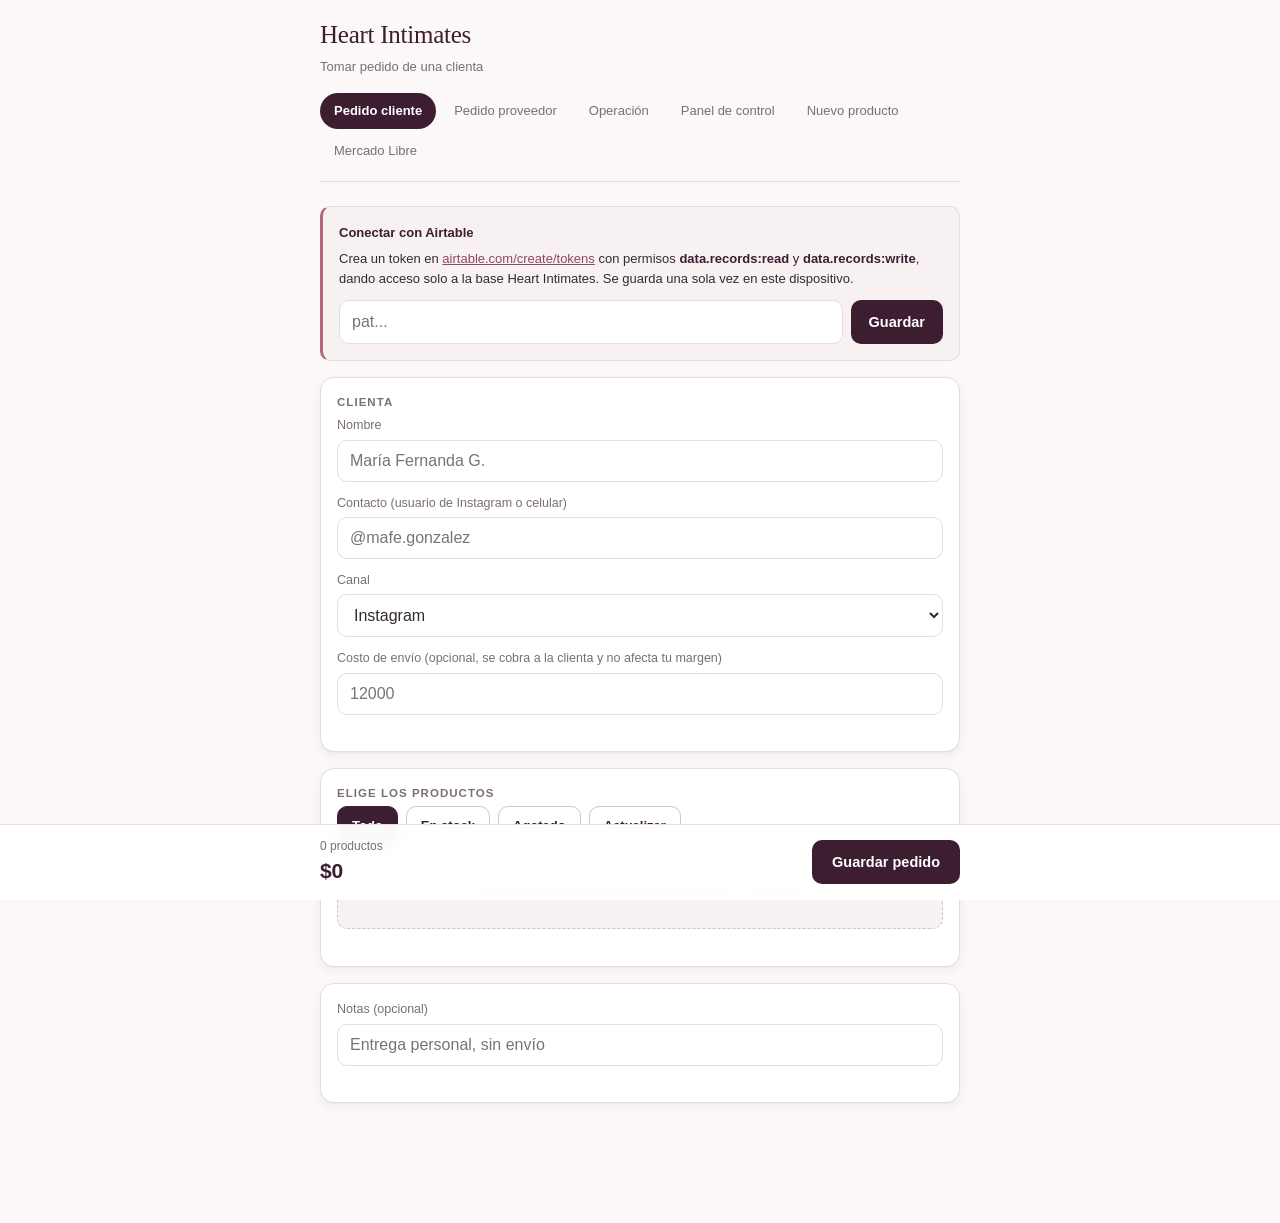
==== commit fbf775cd: "Add files via upload" ====
--- a/index.html
+++ b/index.html
@@ -11,9 +11,14 @@
 
 <h1>Heart Intimates</h1>
 <p class="sub">Tomar pedido de una clienta</p>
-<div class="nav"><a href="index.html" class="activo">Pedido cliente</a><a href="pedido-proveedor.html">Pedido proveedor</a><a href="operacion.html">Operación</a>
-  <a href="dashboard.html">Panel de control</a><a href="nuevo-producto.html">Nuevo producto</a>
-  </div>
+<div class="nav">
+  <a href="index.html" class="activo">Pedido cliente</a>
+  <a href="pedido-proveedor.html">Pedido proveedor</a>
+  <a href="operacion.html">Operación</a>
+  <a href="dashboard.html">Panel de control</a>
+  <a href="nuevo-producto.html">Nuevo producto</a>
+  <a href="mercadolibre.html">Mercado Libre</a>
+</div>
 
 <div id="msg" class="msg"></div>
 
@@ -36,7 +41,8 @@
 <div class="card">
   <h2>Clienta</h2>
   <label>Nombre</label>
-  <input id="cliente" placeholder="María Fernanda G.">
+  <input id="cliente" list="clientas-previas" placeholder="María Fernanda G." onchange="autocompletarClienta()">
+  <datalist id="clientas-previas"></datalist>
   <label>Contacto (usuario de Instagram o celular)</label>
   <input id="contacto" placeholder="@mafe.gonzalez">
   <label>Canal</label>
@@ -94,6 +100,46 @@
 */
 
 let filtroStock = 'todo';
+let CLIENTAS = {};   // nombre -> { contacto, canal, ultima }
+
+/*
+  CLIENTAS ANTERIORES
+  Se leen los pedidos ya registrados para ofrecer los nombres como sugerencia.
+  Al elegir una clienta conocida se rellenan solos su contacto y su canal, con
+  los datos del pedido mas reciente. El campo sigue siendo de texto libre, asi
+  que una clienta nueva se escribe normal.
+*/
+async function cargarClientas(){
+  try{
+    const q = '?pageSize=100&fields%5B%5D=Cliente&fields%5B%5D=Contacto' +
+              '&fields%5B%5D=Canal&fields%5B%5D=Fecha' +
+              '&sort%5B0%5D%5Bfield%5D=Fecha&sort%5B0%5D%5Bdirection%5D=desc';
+    const data = await airtable('GET', T.PEDIDOS, null, q);
+    CLIENTAS = {};
+    data.records.forEach(r => {
+      const nombre = (r.fields['Cliente'] || '').trim();
+      if(!nombre || CLIENTAS[nombre]) return;   // se queda con el pedido mas reciente
+      CLIENTAS[nombre] = {
+        contacto: r.fields['Contacto'] || '',
+        canal: r.fields['Canal'] || ''
+      };
+    });
+    document.getElementById('clientas-previas').innerHTML =
+      Object.keys(CLIENTAS).sort((a,b)=>a.localeCompare(b,'es'))
+        .map(n => `<option value="${n}">`).join('');
+  } catch(e){
+    // Si falla, el campo sigue funcionando como texto libre
+  }
+}
+
+function autocompletarClienta(){
+  const nombre = document.getElementById('cliente').value.trim();
+  const c = CLIENTAS[nombre];
+  if(!c) return;
+  const contacto = document.getElementById('contacto');
+  if(!contacto.value.trim() && c.contacto) contacto.value = c.contacto;
+  if(c.canal) document.getElementById('canal').value = c.canal;
+}
 
 // Punto de entrada: se llama al abrir y cada vez que se toca "Actualizar"
 async function iniciar(){
@@ -107,6 +153,7 @@
     await cargarCatalogo();
     renderCatalogo();
     recalcular();
+    cargarClientas();   // en segundo plano, no bloquea el catalogo
   } catch(e){
     document.getElementById('sets').innerHTML = '';
     aviso('No se pudo leer el catálogo: ' + e.message, 'err');
